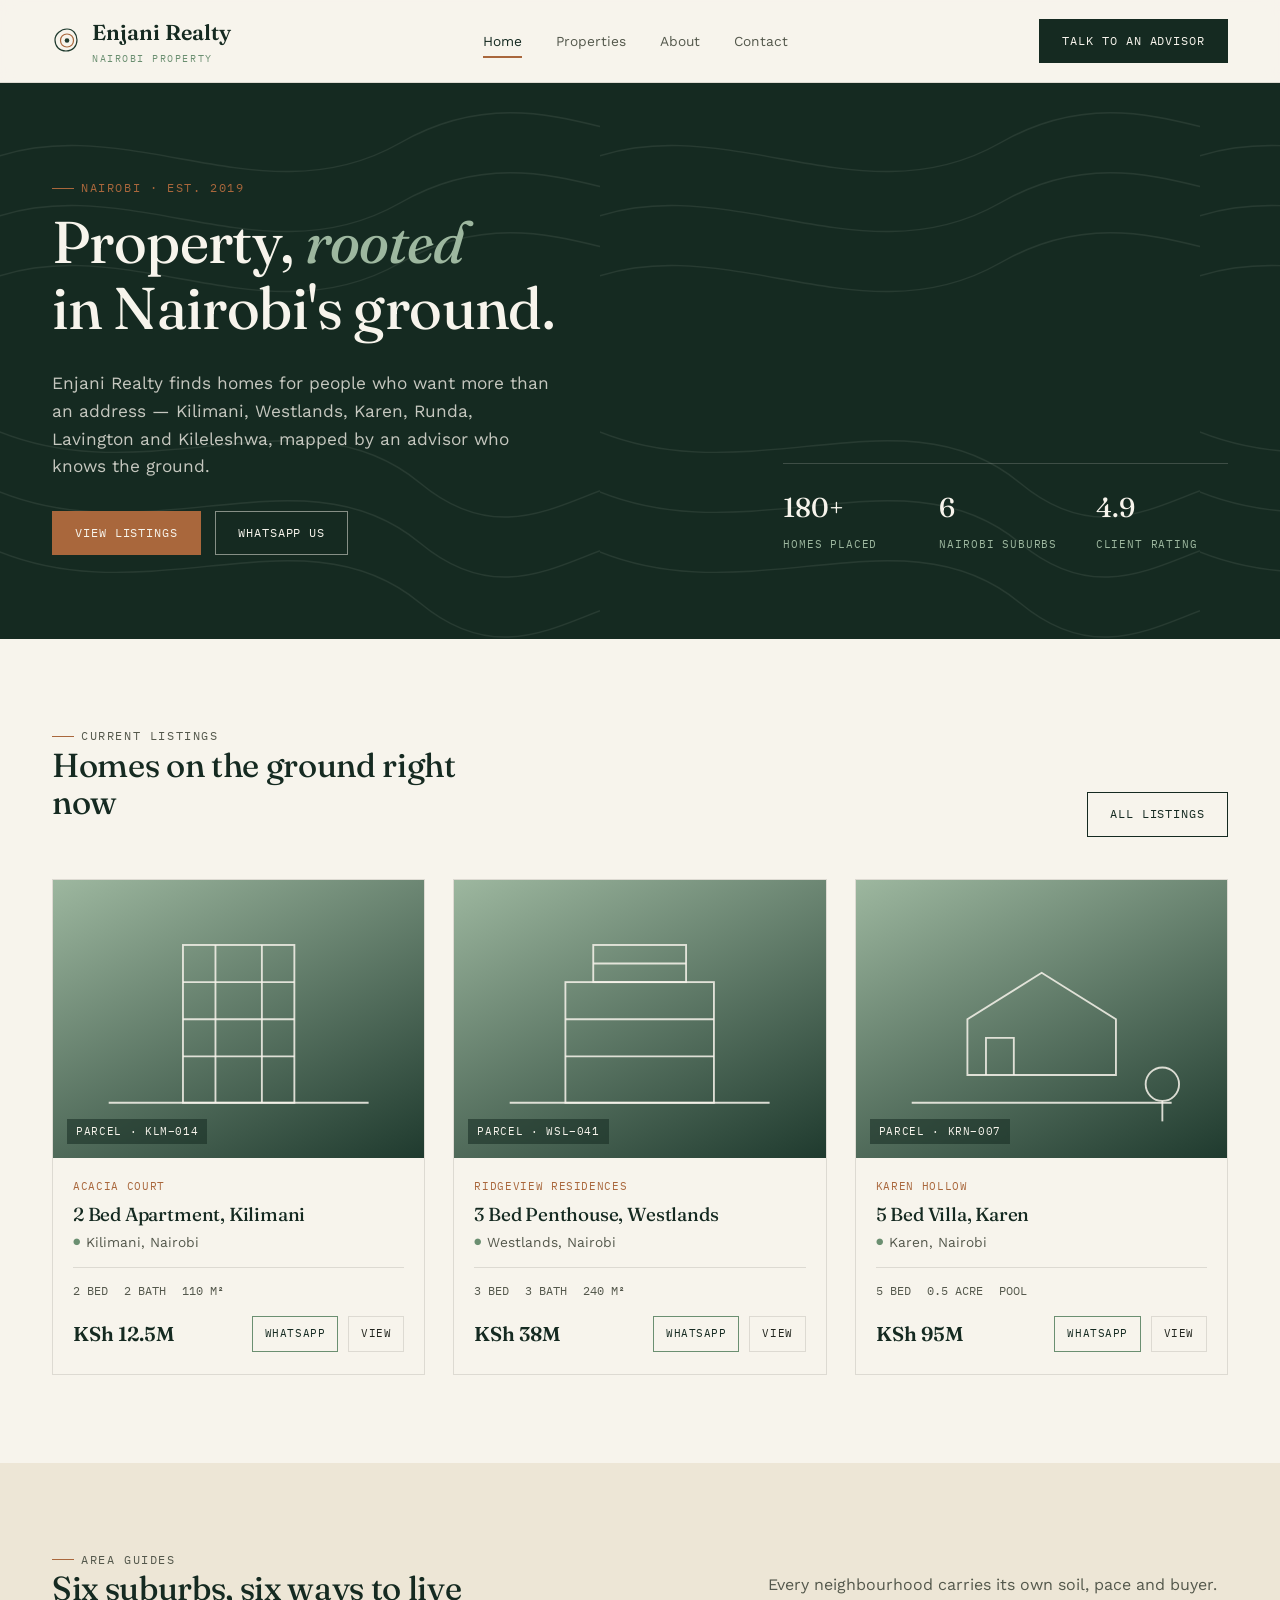
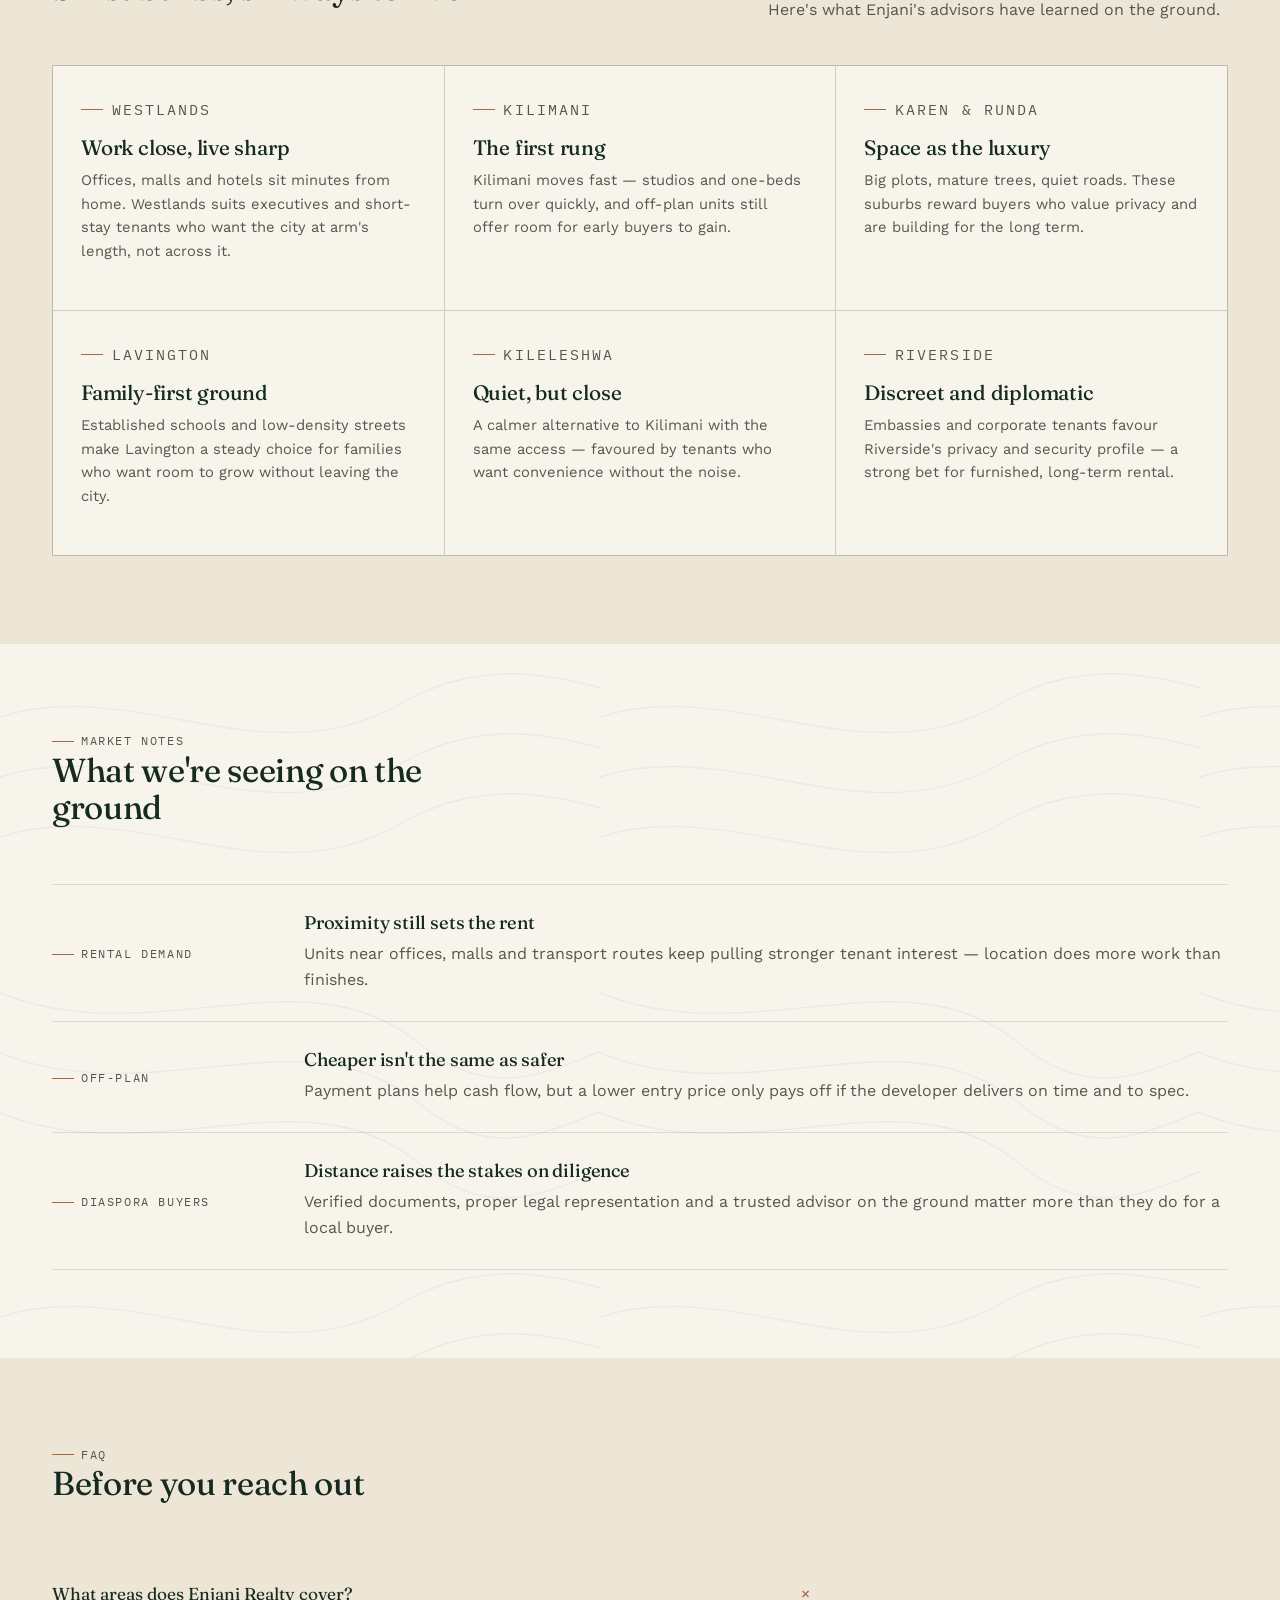
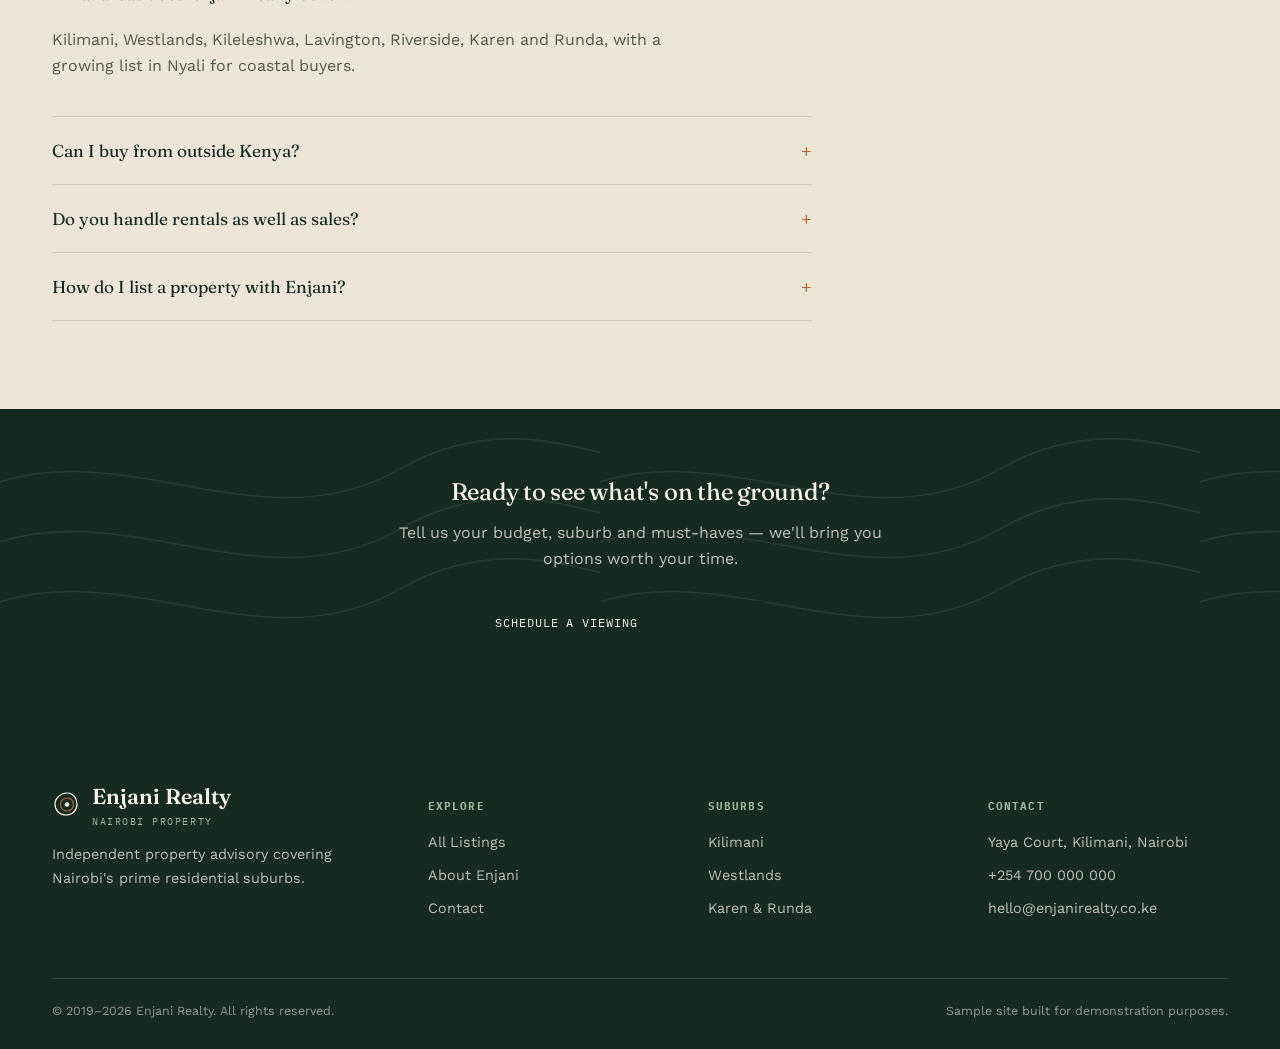
==== index.html @ c478c500 "Add files via upload" ====
<!DOCTYPE html>
<html lang="en">
<head>
<meta charset="UTF-8">
<meta name="viewport" content="width=device-width, initial-scale=1">
<title>Enjani Realty — Nairobi Property, Rooted in Place</title>
<meta name="description" content="Enjani Realty finds and lists premium homes across Nairobi — Kilimani, Westlands, Karen, Runda, Lavington and Kileleshwa — for buyers, tenants and investors.">
<link rel="stylesheet" href="css/style.css">
</head>
<body>

<header class="site-header">
  <div class="wrap">
    <a href="index.html" class="logo">
      <svg class="mark" viewBox="0 0 30 30" fill="none" aria-hidden="true">
        <path d="M15 3c6 0 10 5 10 11s-4 11-11 11S3 20 3 14 9 3 15 3z" stroke="#1F3A2E" stroke-width="1.2"/>
        <path d="M15 8c4 0 6.5 3 6.5 6.5S19 21 15 21s-6.5-3-6.5-6.5S11 8 15 8z" stroke="#A9673C" stroke-width="1.2"/>
        <circle cx="15" cy="14.5" r="2.3" fill="#1F3A2E"/>
      </svg>
      <span>Enjani Realty<span class="sub">Nairobi Property</span></span>
    </a>
    <nav class="primary">
      <a href="index.html" class="active">Home</a>
      <a href="properties.html">Properties</a>
      <a href="about.html">About</a>
      <a href="contact.html">Contact</a>
    </nav>
    <div class="header-cta">
      <a class="btn solid" href="https://wa.me/254700000000?text=Hello%20Enjani%20Realty%2C%20I%27d%20like%20to%20speak%20to%20an%20advisor" target="_blank" rel="noopener">Talk to an Advisor</a>
    </div>
    <button class="menu-toggle" aria-label="Toggle menu"><span></span><span></span><span></span></button>
  </div>
</header>

<section class="hero contour-field contour-dark">
  <div class="wrap hero-grid">
    <div>
      <p class="eyebrow">Nairobi · Est. 2019</p>
      <h1>Property, <em>rooted</em><br>in Nairobi's ground.</h1>
      <p class="lede">Enjani Realty finds homes for people who want more than an address — Kilimani, Westlands, Karen, Runda, Lavington and Kileleshwa, mapped by an advisor who knows the ground.</p>
      <div class="hero-actions">
        <a class="btn solid" href="properties.html">View Listings</a>
        <a class="btn" href="https://wa.me/254700000000?text=Hello%20Enjani%20Realty%2C%20I%27d%20like%20property%20options%20in%20Nairobi" target="_blank" rel="noopener">WhatsApp Us</a>
      </div>
    </div>
    <div class="hero-stats">
      <div><b>180+</b><span>Homes placed</span></div>
      <div><b>6</b><span>Nairobi suburbs</span></div>
      <div><b>4.9</b><span>Client rating</span></div>
    </div>
  </div>
</section>

<section>
  <div class="wrap">
    <div class="section-head reveal">
      <div>
        <p class="eyebrow">Current Listings</p>
        <h2>Homes on the ground right now</h2>
      </div>
      <a class="btn" href="properties.html">All Listings</a>
    </div>

    <div class="grid">

      <article class="card reveal">
        <div class="plot-art">
          <svg viewBox="0 0 400 300" fill="none" stroke="#F7F4EC" stroke-opacity="0.85" stroke-width="2">
            <rect x="140" y="70" width="120" height="170"/>
            <line x1="140" y1="110" x2="260" y2="110"/>
            <line x1="140" y1="150" x2="260" y2="150"/>
            <line x1="140" y1="190" x2="260" y2="190"/>
            <line x1="175" y1="70" x2="175" y2="240"/>
            <line x1="225" y1="70" x2="225" y2="240"/>
            <line x1="60" y1="240" x2="340" y2="240"/>
          </svg>
          <span class="tag">PARCEL · KLM–014</span>
        </div>
        <div class="body">
          <span class="parcel">ACACIA COURT</span>
          <h3>2 Bed Apartment, Kilimani</h3>
          <p class="loc">Kilimani, Nairobi</p>
          <div class="meta"><span>2 BED</span><span>2 BATH</span><span>110 M²</span></div>
          <div class="row">
            <span class="price">KSh 12.5M</span>
            <div class="links">
              <a class="wa" href="https://wa.me/254700000000?text=Hello%20Enjani%20Realty%2C%20I%27m%20interested%20in%20Acacia%20Court%2C%20Kilimani" target="_blank" rel="noopener">WhatsApp</a>
              <a class="view" href="property-detail.html">View</a>
            </div>
          </div>
        </div>
      </article>

      <article class="card reveal">
        <div class="plot-art">
          <svg viewBox="0 0 400 300" fill="none" stroke="#F7F4EC" stroke-opacity="0.85" stroke-width="2">
            <rect x="120" y="110" width="160" height="130"/>
            <rect x="150" y="70" width="100" height="40"/>
            <line x1="150" y1="90" x2="250" y2="90"/>
            <line x1="120" y1="150" x2="280" y2="150"/>
            <line x1="120" y1="190" x2="280" y2="190"/>
            <line x1="60" y1="240" x2="340" y2="240"/>
          </svg>
          <span class="tag">PARCEL · WSL–041</span>
        </div>
        <div class="body">
          <span class="parcel">RIDGEVIEW RESIDENCES</span>
          <h3>3 Bed Penthouse, Westlands</h3>
          <p class="loc">Westlands, Nairobi</p>
          <div class="meta"><span>3 BED</span><span>3 BATH</span><span>240 M²</span></div>
          <div class="row">
            <span class="price">KSh 38M</span>
            <div class="links">
              <a class="wa" href="https://wa.me/254700000000?text=Hello%20Enjani%20Realty%2C%20I%27m%20interested%20in%20Ridgeview%20Residences%2C%20Westlands" target="_blank" rel="noopener">WhatsApp</a>
              <a class="view" href="property-detail.html">View</a>
            </div>
          </div>
        </div>
      </article>

      <article class="card reveal">
        <div class="plot-art">
          <svg viewBox="0 0 400 300" fill="none" stroke="#F7F4EC" stroke-opacity="0.85" stroke-width="2">
            <path d="M120 210 L120 150 L200 100 L280 150 L280 210 Z"/>
            <path d="M140 210 L140 170 L170 170 L170 210"/>
            <circle cx="330" cy="220" r="18"/>
            <line x1="330" y1="238" x2="330" y2="260"/>
            <line x1="60" y1="240" x2="340" y2="240"/>
          </svg>
          <span class="tag">PARCEL · KRN–007</span>
        </div>
        <div class="body">
          <span class="parcel">KAREN HOLLOW</span>
          <h3>5 Bed Villa, Karen</h3>
          <p class="loc">Karen, Nairobi</p>
          <div class="meta"><span>5 BED</span><span>0.5 ACRE</span><span>POOL</span></div>
          <div class="row">
            <span class="price">KSh 95M</span>
            <div class="links">
              <a class="wa" href="https://wa.me/254700000000?text=Hello%20Enjani%20Realty%2C%20I%27m%20interested%20in%20Karen%20Hollow" target="_blank" rel="noopener">WhatsApp</a>
              <a class="view" href="property-detail.html">View</a>
            </div>
          </div>
        </div>
      </article>

    </div>
  </div>
</section>

<section class="alt">
  <div class="wrap">
    <div class="section-head reveal">
      <div>
        <p class="eyebrow">Area Guides</p>
        <h2>Six suburbs, six ways to live</h2>
      </div>
      <p>Every neighbourhood carries its own soil, pace and buyer. Here's what Enjani's advisors have learned on the ground.</p>
    </div>
    <div class="guide-grid reveal">
      <div class="guide">
        <p class="eyebrow">Westlands</p>
        <h3>Work close, live sharp</h3>
        <p>Offices, malls and hotels sit minutes from home. Westlands suits executives and short-stay tenants who want the city at arm's length, not across it.</p>
      </div>
      <div class="guide">
        <p class="eyebrow">Kilimani</p>
        <h3>The first rung</h3>
        <p>Kilimani moves fast — studios and one-beds turn over quickly, and off-plan units still offer room for early buyers to gain.</p>
      </div>
      <div class="guide">
        <p class="eyebrow">Karen &amp; Runda</p>
        <h3>Space as the luxury</h3>
        <p>Big plots, mature trees, quiet roads. These suburbs reward buyers who value privacy and are building for the long term.</p>
      </div>
      <div class="guide">
        <p class="eyebrow">Lavington</p>
        <h3>Family-first ground</h3>
        <p>Established schools and low-density streets make Lavington a steady choice for families who want room to grow without leaving the city.</p>
      </div>
      <div class="guide">
        <p class="eyebrow">Kileleshwa</p>
        <h3>Quiet, but close</h3>
        <p>A calmer alternative to Kilimani with the same access — favoured by tenants who want convenience without the noise.</p>
      </div>
      <div class="guide">
        <p class="eyebrow">Riverside</p>
        <h3>Discreet and diplomatic</h3>
        <p>Embassies and corporate tenants favour Riverside's privacy and security profile — a strong bet for furnished, long-term rental.</p>
      </div>
    </div>
  </div>
</section>

<section class="contour-field">
  <div class="wrap">
    <div class="section-head reveal">
      <div>
        <p class="eyebrow">Market Notes</p>
        <h2>What we're seeing on the ground</h2>
      </div>
    </div>
    <div class="insight-list reveal">
      <div class="insight">
        <p class="eyebrow">Rental Demand</p>
        <div><h4>Proximity still sets the rent</h4><p>Units near offices, malls and transport routes keep pulling stronger tenant interest — location does more work than finishes.</p></div>
      </div>
      <div class="insight">
        <p class="eyebrow">Off-Plan</p>
        <div><h4>Cheaper isn't the same as safer</h4><p>Payment plans help cash flow, but a lower entry price only pays off if the developer delivers on time and to spec.</p></div>
      </div>
      <div class="insight">
        <p class="eyebrow">Diaspora Buyers</p>
        <div><h4>Distance raises the stakes on diligence</h4><p>Verified documents, proper legal representation and a trusted advisor on the ground matter more than they do for a local buyer.</p></div>
      </div>
    </div>
  </div>
</section>

<section class="alt">
  <div class="wrap">
    <div class="section-head reveal">
      <div>
        <p class="eyebrow">FAQ</p>
        <h2>Before you reach out</h2>
      </div>
    </div>
    <div class="faq-list reveal" style="max-width:760px;">
      <div class="faq-item open">
        <button class="faq-q">What areas does Enjani Realty cover?<span class="plus">+</span></button>
        <div class="faq-a"><p>Kilimani, Westlands, Kileleshwa, Lavington, Riverside, Karen and Runda, with a growing list in Nyali for coastal buyers.</p></div>
      </div>
      <div class="faq-item">
        <button class="faq-q">Can I buy from outside Kenya?<span class="plus">+</span></button>
        <div class="faq-a"><p>Yes. We run virtual viewings, coordinate with your legal representative and keep a clear payment and document trail throughout.</p></div>
      </div>
      <div class="faq-item">
        <button class="faq-q">Do you handle rentals as well as sales?<span class="plus">+</span></button>
        <div class="faq-a"><p>Both — long-term rentals, furnished short-stay units, and sales across apartments, townhouses and villas.</p></div>
      </div>
      <div class="faq-item">
        <button class="faq-q">How do I list a property with Enjani?<span class="plus">+</span></button>
        <div class="faq-a"><p>Message us on WhatsApp or use the contact form — an advisor will scope your property and walk you through pricing and timeline.</p></div>
      </div>
    </div>
  </div>
</section>

<section class="cta-banner contour-field contour-dark">
  <div class="wrap">
    <h2>Ready to see what's on the ground?</h2>
    <p>Tell us your budget, suburb and must-haves — we'll bring you options worth your time.</p>
    <div class="actions">
      <a class="btn solid" href="contact.html">Schedule a Viewing</a>
      <a class="btn" href="https://wa.me/254700000000" target="_blank" rel="noopener">WhatsApp Us</a>
    </div>
  </div>
</section>

<footer>
  <div class="wrap">
    <div class="footer-grid">
      <div>
        <a href="index.html" class="logo">
          <svg class="mark" viewBox="0 0 30 30" fill="none" aria-hidden="true">
            <path d="M15 3c6 0 10 5 10 11s-4 11-11 11S3 20 3 14 9 3 15 3z" stroke="#F7F4EC" stroke-width="1.2"/>
            <path d="M15 8c4 0 6.5 3 6.5 6.5S19 21 15 21s-6.5-3-6.5-6.5S11 8 15 8z" stroke="#A9673C" stroke-width="1.2"/>
            <circle cx="15" cy="14.5" r="2.3" fill="#F7F4EC"/>
          </svg>
          <span>Enjani Realty<span class="sub">Nairobi Property</span></span>
        </a>
        <p class="about-line">Independent property advisory covering Nairobi's prime residential suburbs.</p>
      </div>
      <div>
        <h5>Explore</h5>
        <ul>
          <li><a href="properties.html">All Listings</a></li>
          <li><a href="about.html">About Enjani</a></li>
          <li><a href="contact.html">Contact</a></li>
        </ul>
      </div>
      <div>
        <h5>Suburbs</h5>
        <ul>
          <li><a href="properties.html?area=kilimani">Kilimani</a></li>
          <li><a href="properties.html?area=westlands">Westlands</a></li>
          <li><a href="properties.html?area=karen">Karen &amp; Runda</a></li>
        </ul>
      </div>
      <div>
        <h5>Contact</h5>
        <ul>
          <li>Yaya Court, Kilimani, Nairobi</li>
          <li>+254 700 000 000</li>
          <li>hello@enjanirealty.co.ke</li>
        </ul>
      </div>
    </div>
    <div class="footer-bottom">
      <span>© 2019–2026 Enjani Realty. All rights reserved.</span>
      <span>Sample site built for demonstration purposes.</span>
    </div>
  </div>
</footer>

<script src="js/script.js"></script>
</body>
</html>
---- css/style.css ----
/* ===========================================================
   ENJANI REALTY — design tokens
   Palette: forest / moss / sand / clay / bronze / ink
   Type: Fraunces (display) · Work Sans (body) · IBM Plex Mono (data)
   Signature: topographic contour-line motif (land-survey references)
   =========================================================== */

@import url('https://fonts.googleapis.com/css2?family=Fraunces:ital,opsz,wght@0,9..144,300;0,9..144,450;0,9..144,600;1,9..144,450&family=Work+Sans:wght@300;400;500;600&family=IBM+Plex+Mono:wght@400;500&display=swap');

:root{
  --forest:#1F3A2E;
  --forest-deep:#152A21;
  --moss:#6B8F71;
  --moss-light:#9DB79F;
  --sand:#EDE6D6;
  --cream:#F7F4EC;
  --clay:#A9673C;
  --bronze:#8C6D3F;
  --ink:#23261F;
  --ink-soft:#54584C;
  --line:rgba(35,38,31,0.12);
  --radius:2px;
  --max:1240px;
}

*{box-sizing:border-box;}
html{scroll-behavior:smooth;}
html, body{overflow-x:hidden; max-width:100%;}
body{
  margin:0;
  background:var(--cream);
  color:var(--ink);
  font-family:'Work Sans', sans-serif;
  font-weight:400;
  line-height:1.6;
  -webkit-font-smoothing:antialiased;
}
img{max-width:100%; display:block;}
a{color:inherit; text-decoration:none;}
ul{margin:0; padding:0; list-style:none;}
h1,h2,h3,h4{
  font-family:'Fraunces', serif;
  font-weight:450;
  line-height:1.12;
  margin:0 0 .5em;
  color:var(--forest-deep);
  letter-spacing:-0.01em;
}
p{margin:0 0 1em;}
.eyebrow{
  font-family:'IBM Plex Mono', monospace;
  font-size:.72rem;
  letter-spacing:.14em;
  text-transform:uppercase;
  color:var(--clay);
  display:flex;
  align-items:center;
  gap:.6em;
}
.eyebrow::before{
  content:"";
  width:22px; height:1px;
  background:var(--clay);
  display:inline-block;
}
.wrap{max-width:var(--max); margin:0 auto; padding:0 32px;}
@media (max-width:640px){ .wrap{padding:0 20px;} }

:focus-visible{outline:2px solid var(--clay); outline-offset:3px;}
@media (prefers-reduced-motion: reduce){
  *{animation-duration:0.001ms !important; transition-duration:0.001ms !important;}
}

/* ---------- contour-line texture (signature motif) ---------- */
.contour-field{
  position:relative;
  overflow:hidden;
}
.contour-field::before{
  content:"";
  position:absolute; inset:0;
  background-image:url("data:image/svg+xml,%3Csvg xmlns='http://www.w3.org/2000/svg' width='600' height='600' viewBox='0 0 600 600'%3E%3Cg fill='none' stroke='%231F3A2E' stroke-opacity='0.055' stroke-width='1.4'%3E%3Cpath d='M-20 80 C 120 20, 260 140, 400 60 S 640 90, 700 40'/%3E%3Cpath d='M-20 140 C 120 80, 260 200, 400 120 S 640 150, 700 100'/%3E%3Cpath d='M-20 200 C 120 140, 260 260, 400 180 S 640 210, 700 160'/%3E%3Cpath d='M-20 340 C 140 420, 300 300, 420 400 S 620 340, 700 420'/%3E%3Cpath d='M-20 400 C 140 480, 300 360, 420 460 S 620 400, 700 480'/%3E%3Cpath d='M-20 460 C 140 540, 300 420, 420 520 S 620 460, 700 540'/%3E%3C/g%3E%3C/svg%3E");
  background-size:600px 600px;
  pointer-events:none;
}
.contour-field > *{position:relative; z-index:1;}
.contour-dark::before{
  background-image:url("data:image/svg+xml,%3Csvg xmlns='http://www.w3.org/2000/svg' width='600' height='600' viewBox='0 0 600 600'%3E%3Cg fill='none' stroke='%23F7F4EC' stroke-opacity='0.08' stroke-width='1.4'%3E%3Cpath d='M-20 80 C 120 20, 260 140, 400 60 S 640 90, 700 40'/%3E%3Cpath d='M-20 140 C 120 80, 260 200, 400 120 S 640 150, 700 100'/%3E%3Cpath d='M-20 200 C 120 140, 260 260, 400 180 S 640 210, 700 160'/%3E%3Cpath d='M-20 340 C 140 420, 300 300, 420 400 S 620 340, 700 420'/%3E%3Cpath d='M-20 400 C 140 480, 300 360, 420 460 S 620 400, 700 480'/%3E%3Cpath d='M-20 460 C 140 540, 300 420, 420 520 S 620 460, 700 540'/%3E%3C/g%3E%3C/svg%3E");
}

/* property card "photo" placeholder — contour + parcel silhouette, used
   in place of stock photography across the demo site */
.plot-art{
  aspect-ratio:4/3;
  background:linear-gradient(155deg, var(--moss-light) 0%, var(--forest) 100%);
  position:relative;
  overflow:hidden;
}
.plot-art svg{position:absolute; inset:0; width:100%; height:100%;}
.plot-art .tag{
  position:absolute; left:14px; bottom:14px;
  font-family:'IBM Plex Mono', monospace;
  font-size:.68rem; letter-spacing:.06em;
  color:var(--cream);
  background:rgba(21,42,33,.55);
  padding:4px 9px;
  backdrop-filter:blur(2px);
}

/* ---------- header ---------- */
.site-header{
  position:sticky; top:0; z-index:50;
  background:rgba(247,244,236,0.92);
  backdrop-filter:blur(8px);
  border-bottom:1px solid var(--line);
}
.site-header .wrap{
  display:flex; align-items:center; justify-content:space-between;
  height:82px;
}
.logo{
  font-family:'Fraunces', serif;
  font-size:1.35rem;
  font-weight:600;
  display:flex; align-items:center; gap:10px;
  color:var(--forest-deep);
}
.logo .mark{
  width:30px; height:30px;
  flex:none;
}
.logo .sub{
  font-family:'IBM Plex Mono', monospace;
  font-size:.6rem; letter-spacing:.16em;
  color:var(--moss);
  text-transform:uppercase;
  display:block;
  font-weight:400;
}
nav.primary{display:flex; align-items:center; gap:34px;}
nav.primary a{
  font-size:.86rem;
  color:var(--ink-soft);
  position:relative;
  padding:4px 0;
}
nav.primary a:hover, nav.primary a.active{color:var(--forest-deep);}
nav.primary a.active::after{
  content:""; position:absolute; left:0; right:0; bottom:-2px; height:2px; background:var(--clay);
}
.btn{
  display:inline-flex; align-items:center; gap:8px;
  padding:12px 22px;
  font-family:'IBM Plex Mono', monospace;
  font-size:.72rem; letter-spacing:.08em; text-transform:uppercase;
  border:1px solid var(--forest-deep);
  color:var(--forest-deep);
  transition:background .18s ease, color .18s ease;
}
.btn:hover{background:var(--forest-deep); color:var(--cream);}
.btn.solid{background:var(--forest-deep); color:var(--cream);}
.btn.solid:hover{background:var(--forest);}
.btn.clay{border-color:var(--clay); color:var(--clay);}
.btn.clay:hover{background:var(--clay); color:var(--cream);}
.menu-toggle{display:none;}

@media (max-width:900px){
  nav.primary{
    position:fixed; top:82px; left:0; right:0; bottom:0; height:calc(100vh - 82px);
    z-index:100;
    background:var(--cream);
    opacity:1;
    flex-direction:column; align-items:flex-start;
    padding:28px 24px; gap:22px;
    transform:translateX(100%);
    transition:transform .25s ease;
    border-top:1px solid var(--line);
    box-shadow:0 12px 24px -12px rgba(21,42,33,.25);
  }
  nav.primary.open{transform:translateX(0);}
  nav.primary a{font-size:1.05rem;}
  .menu-toggle{
    display:block; background:none; border:none; cursor:pointer;
    width:30px; height:22px; position:relative;
  }
  .menu-toggle span{
    position:absolute; left:0; right:0; height:2px; background:var(--forest-deep);
    transition:transform .2s ease, opacity .2s ease;
  }
  .menu-toggle span:nth-child(1){top:0;}
  .menu-toggle span:nth-child(2){top:10px;}
  .menu-toggle span:nth-child(3){top:20px;}
  .header-cta{display:none;}
}

/* ---------- hero ---------- */
.hero{
  padding:96px 0 84px;
  background:var(--forest-deep);
  color:var(--cream);
  position:relative;
}
.hero .wrap{position:relative; z-index:1;}
.hero-grid{
  display:grid; grid-template-columns:1.2fr .8fr; gap:64px; align-items:end;
}
.hero h1{
  color:var(--cream);
  font-size:clamp(2.4rem, 4.6vw, 4.1rem);
  max-width:14ch;
}
.hero h1 em{font-style:italic; color:var(--moss-light);}
.hero p.lede{
  font-size:1.08rem; color:rgba(247,244,236,.78); max-width:46ch;
}
.hero-stats{
  display:grid; grid-template-columns:repeat(3,1fr); gap:24px;
  border-top:1px solid rgba(247,244,236,.18);
  padding-top:22px; margin-top:14px;
}
.hero-stats div b{
  display:block; font-family:'Fraunces', serif; font-size:1.7rem; font-weight:450;
  color:var(--cream);
}
.hero-stats div span{
  font-family:'IBM Plex Mono', monospace; font-size:.66rem; letter-spacing:.08em;
  text-transform:uppercase; color:var(--moss-light);
}
.hero-actions{display:flex; gap:14px; margin-top:30px; flex-wrap:wrap;}
.hero .btn{border-color:rgba(247,244,236,.5); color:var(--cream);}
.hero .btn:hover{background:var(--cream); color:var(--forest-deep);}
.hero .btn.solid{background:var(--clay); border-color:var(--clay); color:var(--cream);}
.hero .btn.solid:hover{background:#8f532c;}

@media (max-width:900px){
  .hero-grid{grid-template-columns:1fr; gap:32px;}
  .hero-stats{grid-template-columns:repeat(3,1fr); gap:14px;}
}

/* ---------- section shells ---------- */
section{padding:88px 0;}
.section-head{
  display:flex; justify-content:space-between; align-items:flex-end; gap:24px;
  margin-bottom:42px; flex-wrap:wrap;
}
.section-head h2{font-size:clamp(1.7rem, 2.6vw, 2.5rem); max-width:20ch;}
.section-head p{color:var(--ink-soft); max-width:46ch; margin:0;}
.alt{background:var(--sand);}

/* ---------- filter chips ---------- */
.chip-row{display:flex; gap:10px; flex-wrap:wrap; margin-bottom:36px;}
.chip{
  font-family:'IBM Plex Mono', monospace; font-size:.7rem; letter-spacing:.05em;
  text-transform:uppercase;
  padding:9px 16px;
  border:1px solid var(--line);
  background:transparent;
  color:var(--ink-soft);
  cursor:pointer;
  transition:all .16s ease;
}
.chip:hover{border-color:var(--forest);}
.chip.active{background:var(--forest-deep); border-color:var(--forest-deep); color:var(--cream);}

/* ---------- listing grid ---------- */
.grid{display:grid; grid-template-columns:repeat(3, 1fr); gap:28px;}
@media (max-width:980px){ .grid{grid-template-columns:repeat(2,1fr);} }
@media (max-width:640px){ .grid{grid-template-columns:1fr;} }

.card{
  background:var(--cream);
  border:1px solid var(--line);
  display:flex; flex-direction:column;
  transition:transform .2s ease, box-shadow .2s ease;
}
.card:hover{transform:translateY(-4px); box-shadow:0 18px 30px -18px rgba(21,42,33,.35);}
.card .body{padding:20px 20px 22px;}
.card .parcel{
  font-family:'IBM Plex Mono', monospace; font-size:.68rem; color:var(--clay); letter-spacing:.06em;
  margin-bottom:8px; display:block;
}
.card h3{font-size:1.18rem; margin-bottom:6px;}
.card .loc{color:var(--ink-soft); font-size:.86rem; margin-bottom:14px; display:flex; align-items:center; gap:6px;}
.card .loc::before{content:"●"; color:var(--moss); font-size:.6rem;}
.card .meta{
  display:flex; gap:16px; font-family:'IBM Plex Mono', monospace; font-size:.72rem; color:var(--ink-soft);
  border-top:1px solid var(--line); padding-top:14px; margin-bottom:16px;
}
.card .price{font-family:'Fraunces', serif; font-size:1.25rem; color:var(--forest-deep); font-weight:600;}
.card .row{display:flex; justify-content:space-between; align-items:center; gap:12px;}
.card .links{display:flex; gap:10px;}
.card .links a{
  font-family:'IBM Plex Mono', monospace; font-size:.68rem; letter-spacing:.05em; text-transform:uppercase;
  padding:8px 12px; border:1px solid var(--line);
}
.card .links a.wa{border-color:var(--moss); color:var(--forest-deep);}
.card .links a.wa:hover{background:var(--moss); color:var(--cream);}
.card .links a.view:hover{background:var(--forest-deep); color:var(--cream); border-color:var(--forest-deep);}

/* ---------- area guides ---------- */
.guide-grid{display:grid; grid-template-columns:repeat(3,1fr); gap:1px; background:var(--line); border:1px solid var(--line);}
.guide{background:var(--cream); padding:32px 28px;}
.guide .eyebrow{margin-bottom:14px;}
.guide h3{font-size:1.3rem;}
.guide p{color:var(--ink-soft); font-size:.92rem;}
@media (max-width:900px){ .guide-grid{grid-template-columns:1fr 1fr;} }
@media (max-width:640px){ .guide-grid{grid-template-columns:1fr;} }

/* ---------- insight rows ---------- */
.insight-list{border-top:1px solid var(--line);}
.insight{
  display:grid; grid-template-columns:220px 1fr; gap:32px;
  padding:28px 0; border-bottom:1px solid var(--line);
}
.insight .eyebrow{margin-top:4px;}
.insight h4{font-size:1.15rem; margin-bottom:8px;}
.insight p{color:var(--ink-soft); margin:0;}
@media (max-width:700px){ .insight{grid-template-columns:1fr; gap:8px;} }

/* ---------- FAQ ---------- */
.faq-item{border-bottom:1px solid var(--line);}
.faq-q{
  width:100%; text-align:left; background:none; border:none; cursor:pointer;
  padding:22px 0; display:flex; justify-content:space-between; align-items:center; gap:20px;
  font-family:'Fraunces', serif; font-size:1.08rem; color:var(--forest-deep);
}
.faq-q .plus{font-family:'IBM Plex Mono', monospace; font-size:1.1rem; color:var(--clay); flex:none;}
.faq-a{max-height:0; overflow:hidden; transition:max-height .25s ease;}
.faq-a p{color:var(--ink-soft); padding-bottom:22px; max-width:64ch;}
.faq-item.open .faq-a{max-height:240px;}
.faq-item.open .plus{transform:rotate(45deg);}

/* ---------- agent / about ---------- */
.agent-block{display:grid; grid-template-columns:.8fr 1.2fr; gap:56px; align-items:center;}
.agent-photo{aspect-ratio:3/4; position:relative;}
.agent-stats{display:grid; grid-template-columns:repeat(2,1fr); gap:22px; margin-top:28px;}
.agent-stats div{border-top:1px solid var(--line); padding-top:12px;}
.agent-stats b{display:block; font-family:'Fraunces', serif; font-size:1.7rem; color:var(--forest-deep);}
.agent-stats span{font-family:'IBM Plex Mono', monospace; font-size:.66rem; letter-spacing:.06em; text-transform:uppercase; color:var(--ink-soft);}
@media (max-width:860px){ .agent-block{grid-template-columns:1fr;} }

/* ---------- CTA banner ---------- */
.cta-banner{
  background:var(--forest-deep); color:var(--cream);
  padding:70px 0; text-align:center;
}
.cta-banner h2{color:var(--cream); max-width:26ch; margin:0 auto 14px;}
.cta-banner p{color:rgba(247,244,236,.75); max-width:50ch; margin:0 auto 30px;}
.cta-banner .actions{display:flex; gap:14px; justify-content:center; flex-wrap:wrap;}

/* ---------- footer ---------- */
footer{background:var(--forest-deep); color:rgba(247,244,236,.75); padding:64px 0 28px;}
.footer-grid{display:grid; grid-template-columns:1.4fr 1fr 1fr 1fr; gap:40px; margin-bottom:48px;}
footer h5{
  font-family:'IBM Plex Mono', monospace; font-size:.68rem; letter-spacing:.1em; text-transform:uppercase;
  color:var(--moss-light); margin-bottom:16px;
}
footer .logo{color:var(--cream);}
footer .logo .sub{color:var(--moss-light);}
footer p.about-line{max-width:34ch; font-size:.9rem; margin-top:14px;}
footer ul li{margin-bottom:10px; font-size:.9rem;}
footer ul li a:hover{color:var(--cream);}
.footer-bottom{
  border-top:1px solid rgba(247,244,236,.15); padding-top:22px;
  display:flex; justify-content:space-between; font-size:.78rem; color:rgba(247,244,236,.55);
  flex-wrap:wrap; gap:10px;
}
@media (max-width:800px){ .footer-grid{grid-template-columns:1fr 1fr; gap:32px;} }

/* ---------- page hero (interior pages) ---------- */
.page-hero{
  padding:56px 0 44px; background:var(--sand); border-bottom:1px solid var(--line);
}
.page-hero .eyebrow{margin-bottom:14px;}
.page-hero h1{font-size:clamp(2rem,3.4vw,2.9rem); max-width:18ch;}
.breadcrumb{font-family:'IBM Plex Mono', monospace; font-size:.7rem; color:var(--ink-soft); margin-bottom:18px;}
.breadcrumb a:hover{color:var(--forest-deep);}

/* ---------- property detail ---------- */
.detail-grid{display:grid; grid-template-columns:1.5fr 1fr; gap:56px;}
.gallery-main{margin-bottom:12px;}
.gallery-thumbs{display:grid; grid-template-columns:repeat(4,1fr); gap:10px;}
.gallery-thumbs .plot-art{aspect-ratio:1/1;}
.spec-table{width:100%; border-collapse:collapse; margin:24px 0;}
.spec-table td{padding:12px 0; border-bottom:1px solid var(--line); font-size:.92rem;}
.spec-table td:first-child{color:var(--ink-soft); font-family:'IBM Plex Mono', monospace; font-size:.72rem; text-transform:uppercase; letter-spacing:.05em; width:44%;}
.side-panel{
  border:1px solid var(--line); padding:28px; align-self:start; position:sticky; top:104px;
  background:var(--cream);
}
.side-panel .price{font-family:'Fraunces', serif; font-size:2rem; color:var(--forest-deep); display:block; margin-bottom:4px;}
.side-panel .parcel{display:block; margin-bottom:18px;}
.side-panel .btn{width:100%; justify-content:center; margin-bottom:10px;}
.feature-tags{display:flex; flex-wrap:wrap; gap:8px; margin:18px 0;}
.feature-tags span{
  font-family:'IBM Plex Mono', monospace; font-size:.68rem; padding:6px 11px;
  border:1px solid var(--line); color:var(--ink-soft);
}
@media (max-width:900px){ .detail-grid{grid-template-columns:1fr;} .side-panel{position:static;} }

/* ---------- contact page ---------- */
.contact-grid{display:grid; grid-template-columns:1fr 1fr; gap:56px;}
.form-field{margin-bottom:20px;}
.form-field label{
  display:block; font-family:'IBM Plex Mono', monospace; font-size:.68rem; letter-spacing:.06em;
  text-transform:uppercase; color:var(--ink-soft); margin-bottom:8px;
}
.form-field input, .form-field select, .form-field textarea{
  width:100%; padding:13px 14px; border:1px solid var(--line); background:var(--cream);
  font-family:'Work Sans', sans-serif; font-size:.94rem; color:var(--ink);
}
.form-field input:focus, .form-field select:focus, .form-field textarea:focus{
  outline:none; border-color:var(--forest);
}
.form-row{display:grid; grid-template-columns:1fr 1fr; gap:16px;}
.office-card{border:1px solid var(--line); padding:24px; margin-bottom:16px;}
.office-card h4{font-size:1.05rem; margin-bottom:6px;}
.office-card p{color:var(--ink-soft); font-size:.9rem; margin-bottom:0;}
@media (max-width:800px){ .contact-grid{grid-template-columns:1fr;} .form-row{grid-template-columns:1fr;} }

.reveal{opacity:0; transform:translateY(14px); transition:opacity .5s ease, transform .5s ease;}
.reveal.in{opacity:1; transform:none;}
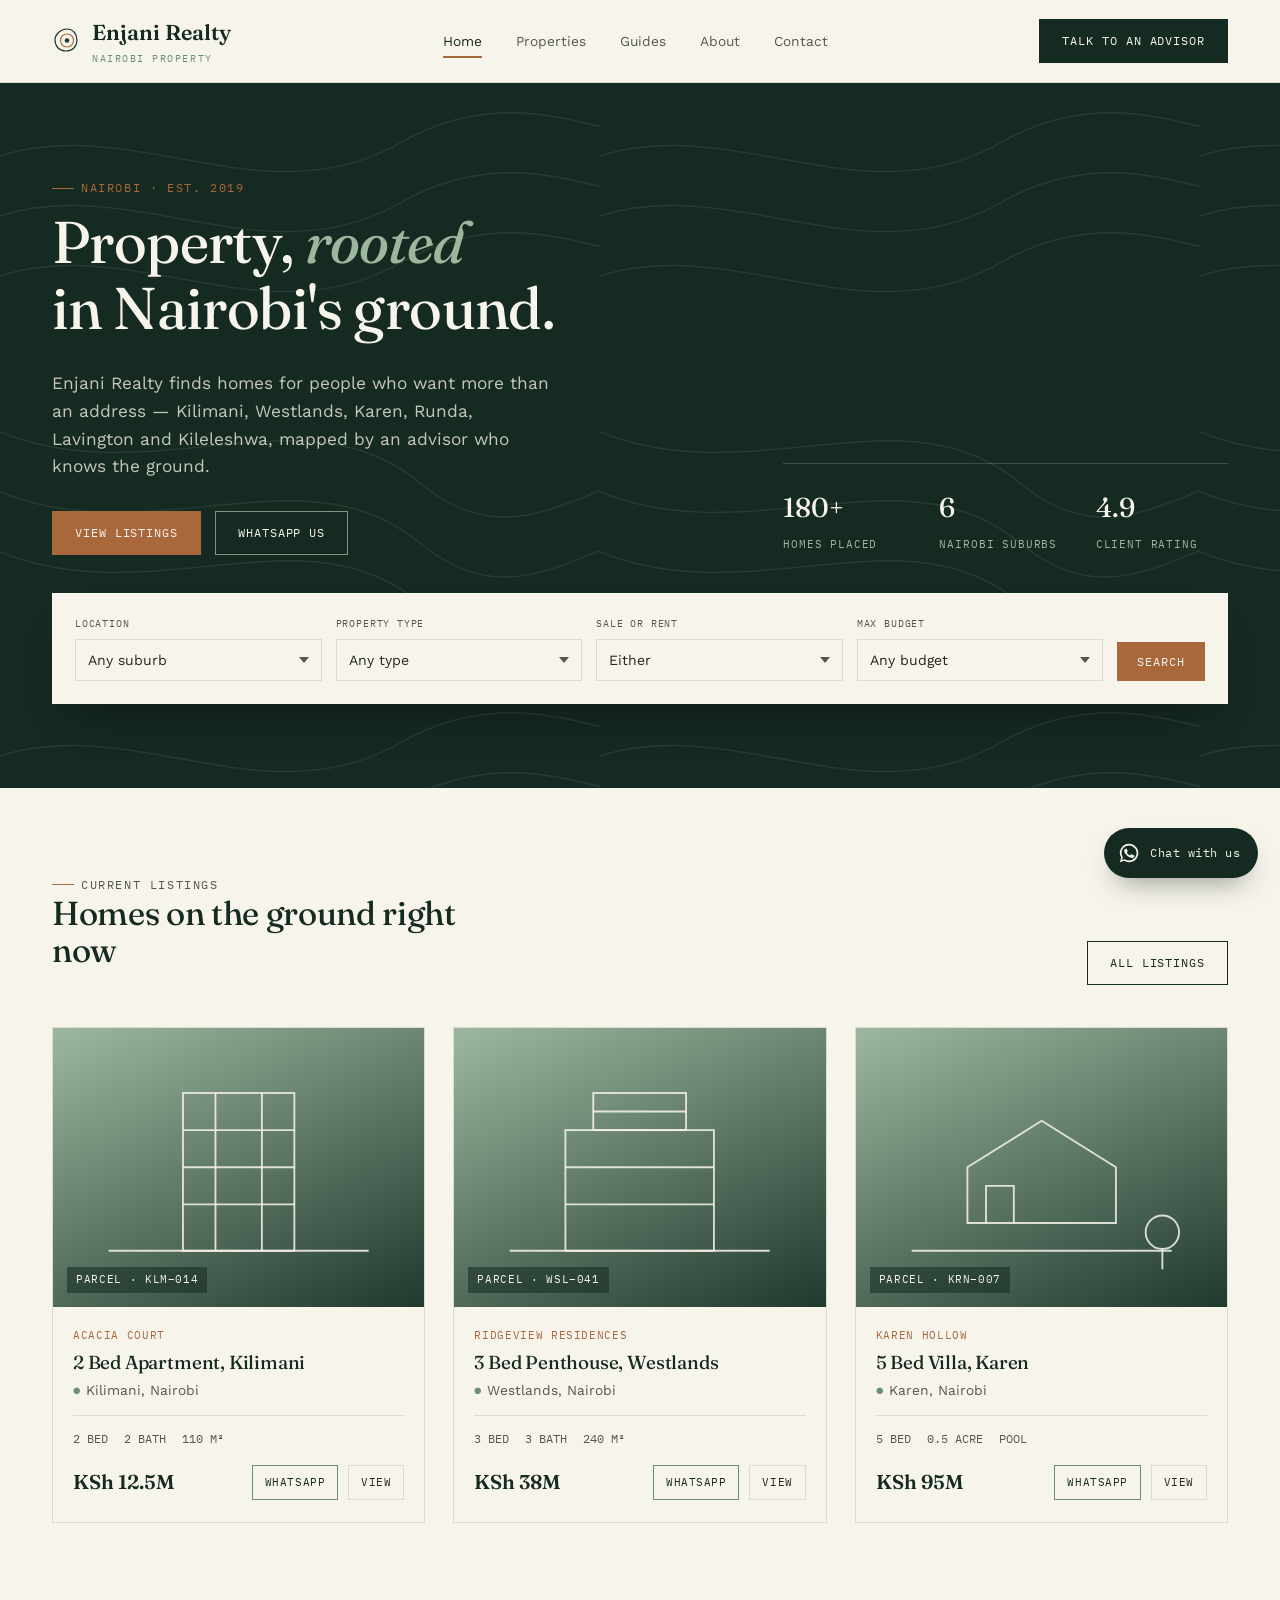
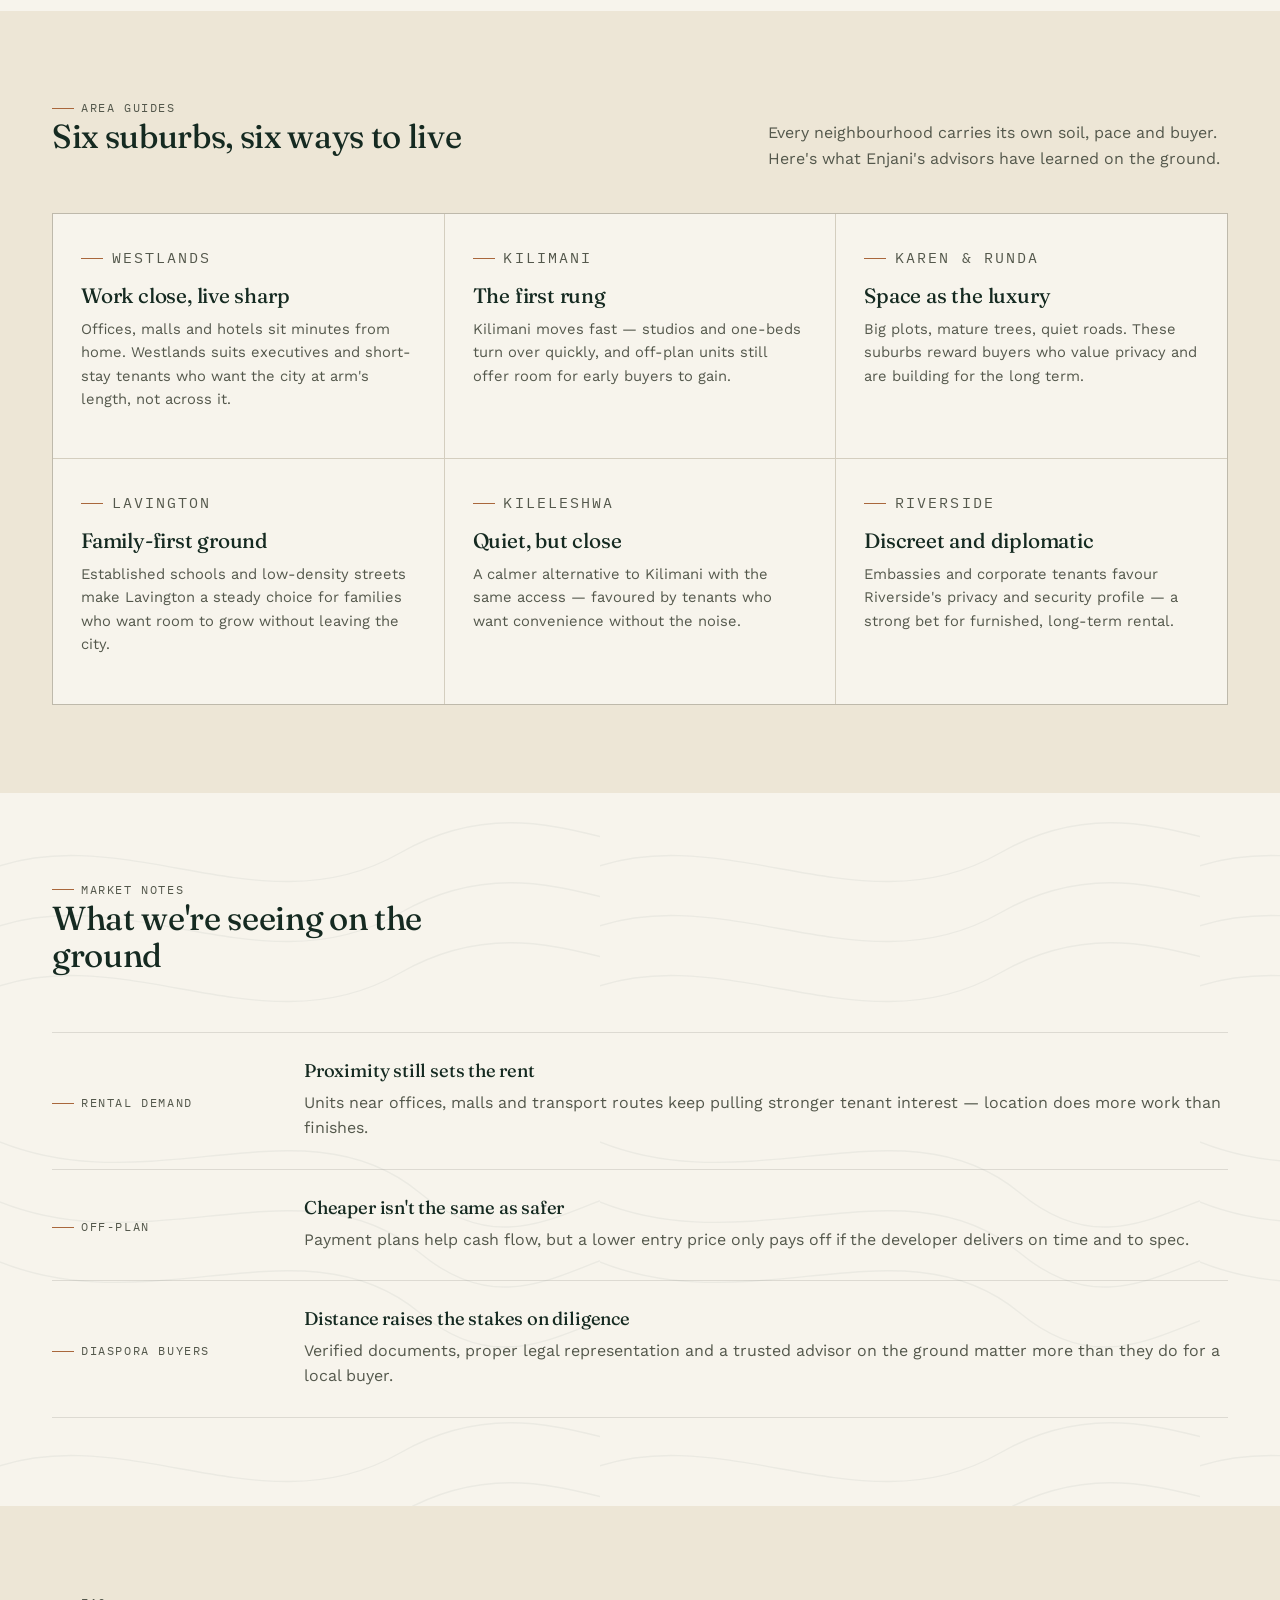
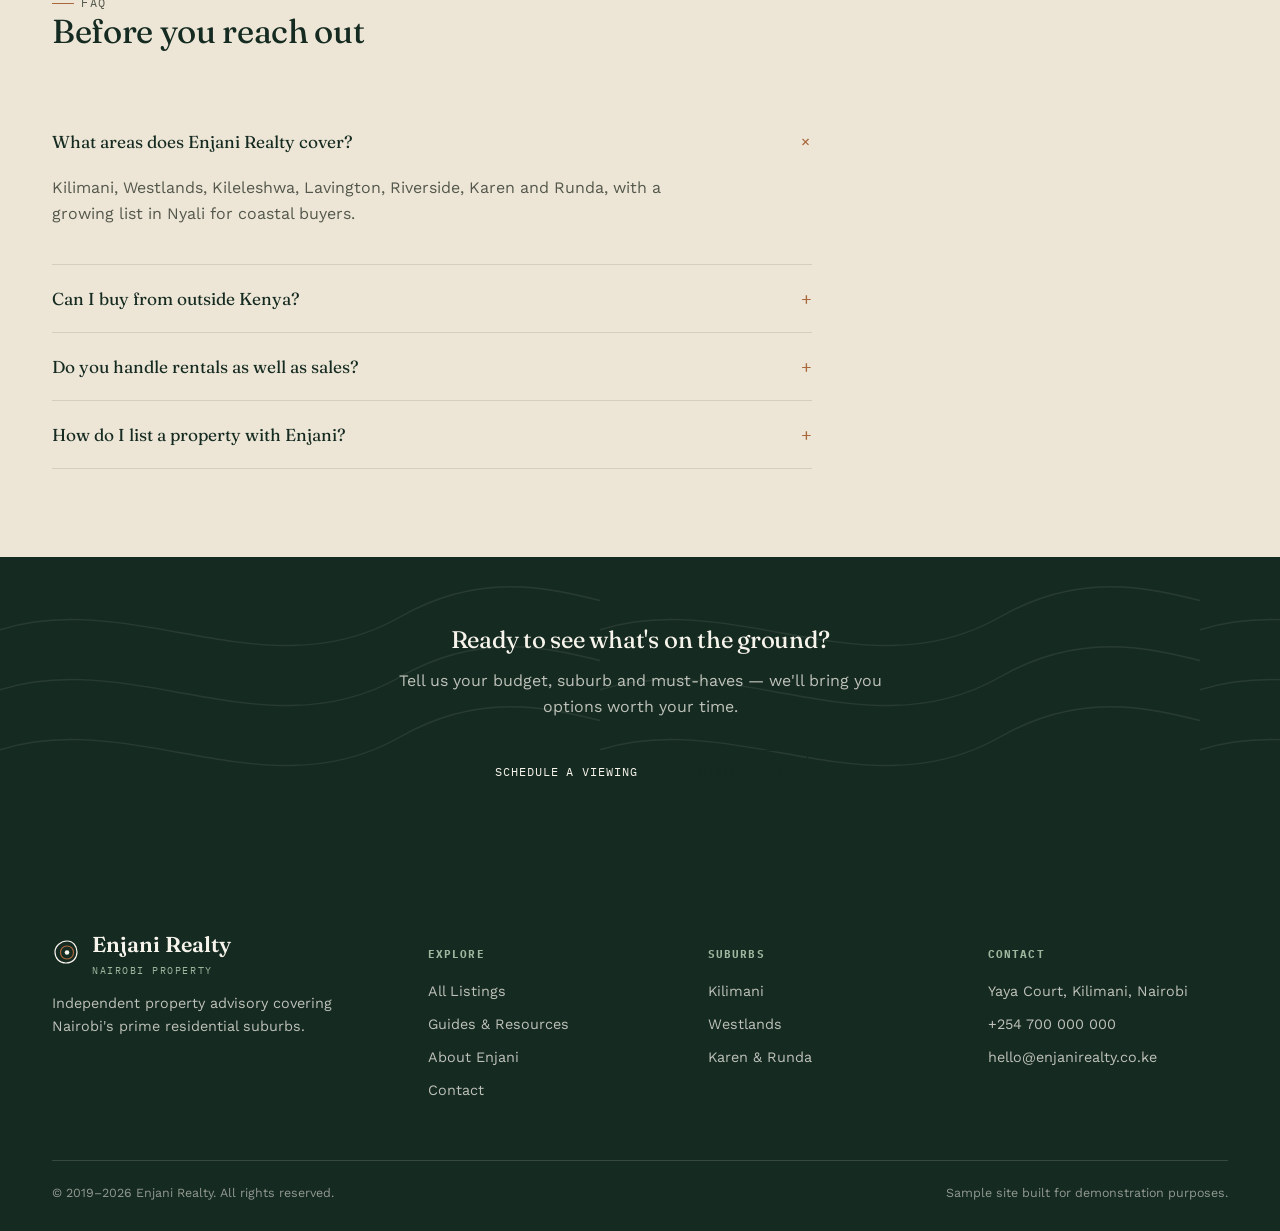
==== commit 67755336: "Add files via upload" ====
--- a/index.html
+++ b/index.html
@@ -5,6 +5,9 @@
 <meta name="viewport" content="width=device-width, initial-scale=1">
 <title>Enjani Realty — Nairobi Property, Rooted in Place</title>
 <meta name="description" content="Enjani Realty finds and lists premium homes across Nairobi — Kilimani, Westlands, Karen, Runda, Lavington and Kileleshwa — for buyers, tenants and investors.">
+<link rel="preconnect" href="https://fonts.googleapis.com">
+<link rel="preconnect" href="https://fonts.gstatic.com" crossorigin>
+<link rel="stylesheet" href="https://fonts.googleapis.com/css2?family=Fraunces:ital,opsz,wght@0,9..144,300;0,9..144,450;0,9..144,600;1,9..144,450&family=Work+Sans:wght@300;400;500;600&family=IBM+Plex+Mono:wght@400;500&display=swap">
 <link rel="stylesheet" href="css/style.css">
 </head>
 <body>
@@ -22,6 +25,7 @@
     <nav class="primary">
       <a href="index.html" class="active">Home</a>
       <a href="properties.html">Properties</a>
+      <a href="blog.html">Guides</a>
       <a href="about.html">About</a>
       <a href="contact.html">Contact</a>
     </nav>
@@ -47,6 +51,53 @@
       <div><b>180+</b><span>Homes placed</span></div>
       <div><b>6</b><span>Nairobi suburbs</span></div>
       <div><b>4.9</b><span>Client rating</span></div>
+    </div>
+  </div>
+  <div class="wrap">
+    <div class="hero-search">
+      <form id="hero-search-form">
+        <div class="field">
+          <label for="s-location">Location</label>
+          <select id="s-location" name="location">
+            <option value="any">Any suburb</option>
+            <option value="kilimani">Kilimani</option>
+            <option value="westlands">Westlands</option>
+            <option value="karen">Karen &amp; Runda</option>
+            <option value="lavington">Lavington</option>
+            <option value="kileleshwa">Kileleshwa</option>
+          </select>
+        </div>
+        <div class="field">
+          <label for="s-type">Property Type</label>
+          <select id="s-type" name="type">
+            <option value="any">Any type</option>
+            <option value="apartment">Apartment</option>
+            <option value="penthouse">Penthouse</option>
+            <option value="villa">Villa</option>
+            <option value="townhouse">Townhouse</option>
+            <option value="studio">Studio</option>
+          </select>
+        </div>
+        <div class="field">
+          <label for="s-use">Sale or Rent</label>
+          <select id="s-use" name="use">
+            <option value="any">Either</option>
+            <option value="sale">For Sale</option>
+            <option value="rent">For Rent</option>
+          </select>
+        </div>
+        <div class="field">
+          <label for="s-budget">Max Budget</label>
+          <select id="s-budget" name="budget">
+            <option value="any">Any budget</option>
+            <option value="10m">Up to KSh 10M</option>
+            <option value="30m">Up to KSh 30M</option>
+            <option value="60m">Up to KSh 60M</option>
+            <option value="100m">Up to KSh 100M+</option>
+          </select>
+        </div>
+        <button type="submit">Search</button>
+      </form>
     </div>
   </div>
 </section>
@@ -275,6 +326,7 @@
         <h5>Explore</h5>
         <ul>
           <li><a href="properties.html">All Listings</a></li>
+          <li><a href="blog.html">Guides &amp; Resources</a></li>
           <li><a href="about.html">About Enjani</a></li>
           <li><a href="contact.html">Contact</a></li>
         </ul>
@@ -303,6 +355,10 @@
   </div>
 </footer>
 
+<a class="chat-bubble" href="https://wa.me/254700000000?text=Hello%20Enjani%20Realty%2C%20I%20have%20a%20question" target="_blank" rel="noopener" aria-label="Chat with us on WhatsApp">
+  <svg viewBox="0 0 24 24" fill="currentColor" aria-hidden="true"><path d="M12 2a10 10 0 0 0-8.5 15.2L2 22l4.9-1.5A10 10 0 1 0 12 2zm0 18.2a8.2 8.2 0 0 1-4.2-1.2l-.3-.2-3 .9.9-2.9-.2-.3A8.2 8.2 0 1 1 12 20.2zm4.5-6.1c-.2-.1-1.5-.7-1.7-.8-.2-.1-.4-.1-.6.1-.2.2-.6.8-.8 1-.1.2-.3.2-.5.1-.2-.1-1-.4-1.9-1.2-.7-.6-1.2-1.4-1.3-1.6-.1-.2 0-.4.1-.5.1-.1.2-.3.4-.4.1-.2.2-.3.2-.5.1-.2 0-.3 0-.5s-.6-1.6-.9-2.1c-.2-.5-.5-.4-.6-.4h-.5c-.2 0-.5.1-.7.3-.2.2-.9.9-.9 2.2s1 2.6 1.1 2.7c.1.2 2 3 4.7 4.2.7.3 1.2.5 1.6.6.7.2 1.3.2 1.8.1.5-.1 1.5-.6 1.8-1.2.2-.6.2-1.1.2-1.2-.1-.2-.3-.2-.5-.3z"/></svg>
+  <span class="txt">Chat with us</span>
+</a>
 <script src="js/script.js"></script>
 </body>
 </html>
--- a/css/style.css
+++ b/css/style.css
@@ -5,7 +5,10 @@
    Signature: topographic contour-line motif (land-survey references)
    =========================================================== */
 
-@import url('https://fonts.googleapis.com/css2?family=Fraunces:ital,opsz,wght@0,9..144,300;0,9..144,450;0,9..144,600;1,9..144,450&family=Work+Sans:wght@300;400;500;600&family=IBM+Plex+Mono:wght@400;500&display=swap');
+/* Fonts are loaded via preconnected <link> tags in each page's <head>, not @import —
+   @import blocks the CSS parser and forces a serial fetch waterfall; a direct <link>
+   lets the browser fetch fonts in parallel with this stylesheet. Meaningfully faster
+   on mobile / slower connections. */
 
 :root{
   --forest:#1F3A2E;
@@ -420,3 +423,90 @@
 
 .reveal{opacity:0; transform:translateY(14px); transition:opacity .5s ease, transform .5s ease;}
 .reveal.in{opacity:1; transform:none;}
+
+/* ---------- hero search widget ---------- */
+.hero-search{
+  background:var(--cream);
+  border:1px solid rgba(247,244,236,.14);
+  padding:22px;
+  margin-top:38px;
+  box-shadow:0 24px 48px -24px rgba(0,0,0,.45);
+}
+.hero-search form{
+  display:grid;
+  grid-template-columns:repeat(4, 1fr) auto;
+  gap:14px;
+  align-items:end;
+}
+.hero-search .field{display:flex; flex-direction:column; gap:6px;}
+.hero-search label{
+  font-family:'IBM Plex Mono', monospace; font-size:.64rem; letter-spacing:.08em;
+  text-transform:uppercase; color:var(--ink-soft);
+}
+.hero-search select{
+  padding:12px 12px; border:1px solid var(--line); background:var(--cream);
+  font-family:'Work Sans', sans-serif; font-size:.88rem; color:var(--ink);
+  appearance:none;
+  background-image:url("data:image/svg+xml,%3Csvg xmlns='http://www.w3.org/2000/svg' width='10' height='6'%3E%3Cpath d='M0 0l5 6 5-6z' fill='%2354584C'/%3E%3C/svg%3E");
+  background-repeat:no-repeat;
+  background-position:right 12px center;
+}
+.hero-search select:focus{outline:none; border-color:var(--forest);}
+.hero-search button{
+  padding:12px 20px; border:none; cursor:pointer;
+  background:var(--clay); color:var(--cream);
+  font-family:'IBM Plex Mono', monospace; font-size:.72rem; letter-spacing:.08em; text-transform:uppercase;
+  transition:background .18s ease;
+  white-space:nowrap;
+}
+.hero-search button:hover{background:#8f532c;}
+@media (max-width:980px){
+  .hero-search form{grid-template-columns:1fr 1fr;}
+  .hero-search button{grid-column:1 / -1;}
+}
+@media (max-width:640px){
+  .hero-search{padding:16px 16px 76px;}
+  .hero-search form{grid-template-columns:1fr;}
+}
+
+/* ---------- floating chat bubble ---------- */
+.chat-bubble{
+  position:fixed; right:22px; bottom:22px; z-index:80;
+  display:flex; align-items:center; gap:10px;
+  background:var(--forest-deep); color:var(--cream);
+  padding:14px 18px 14px 14px;
+  border-radius:999px;
+  box-shadow:0 14px 28px -12px rgba(21,42,33,.5);
+  font-family:'IBM Plex Mono', monospace; font-size:.72rem; letter-spacing:.04em;
+  transition:transform .18s ease, background .18s ease;
+}
+.chat-bubble:hover{transform:translateY(-2px); background:var(--forest);}
+.chat-bubble svg{width:22px; height:22px; flex:none;}
+.chat-bubble .txt{white-space:nowrap;}
+@media (max-width:640px){
+  .chat-bubble{right:16px; bottom:16px; padding:13px;}
+  .chat-bubble .txt{display:none;}
+}
+
+/* ---------- blog / resources ---------- */
+.blog-card{background:var(--cream); border:1px solid var(--line); display:flex; flex-direction:column;}
+.blog-card .plot-art{aspect-ratio:16/10;}
+.blog-card .body{padding:22px 22px 24px;}
+.blog-card .meta-row{
+  display:flex; gap:14px; font-family:'IBM Plex Mono', monospace; font-size:.68rem;
+  color:var(--ink-soft); text-transform:uppercase; letter-spacing:.05em; margin-bottom:10px;
+}
+.blog-card h3{font-size:1.15rem; margin-bottom:10px;}
+.blog-card p{color:var(--ink-soft); font-size:.92rem; margin-bottom:16px;}
+.blog-card .readmore{
+  font-family:'IBM Plex Mono', monospace; font-size:.7rem; letter-spacing:.06em; text-transform:uppercase;
+  color:var(--clay); display:inline-flex; align-items:center; gap:6px;
+}
+.article-body{max-width:70ch;}
+.article-body p{color:var(--ink-soft); font-size:1.02rem;}
+.article-body h2{margin-top:1.6em; font-size:1.5rem;}
+.article-meta{
+  display:flex; gap:18px; flex-wrap:wrap;
+  font-family:'IBM Plex Mono', monospace; font-size:.7rem; text-transform:uppercase;
+  color:var(--ink-soft); letter-spacing:.05em; margin-bottom:8px;
+}
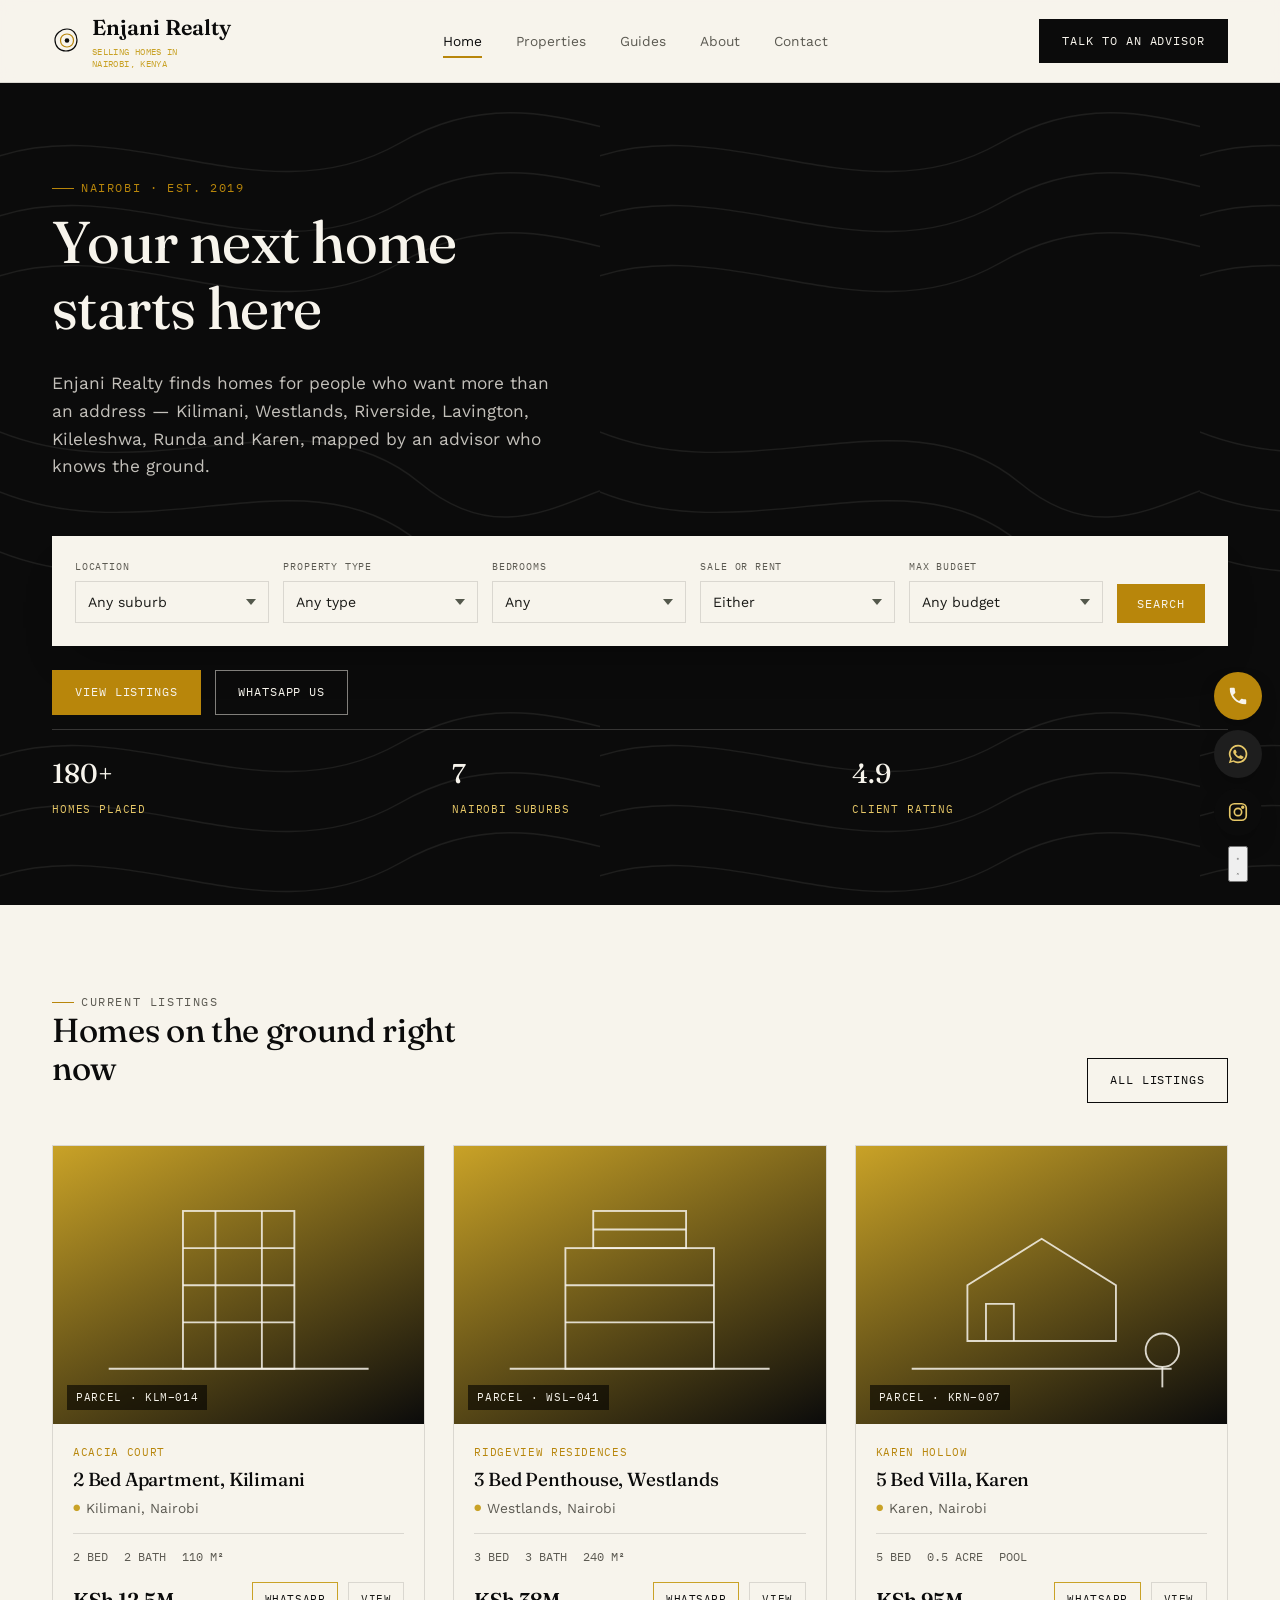
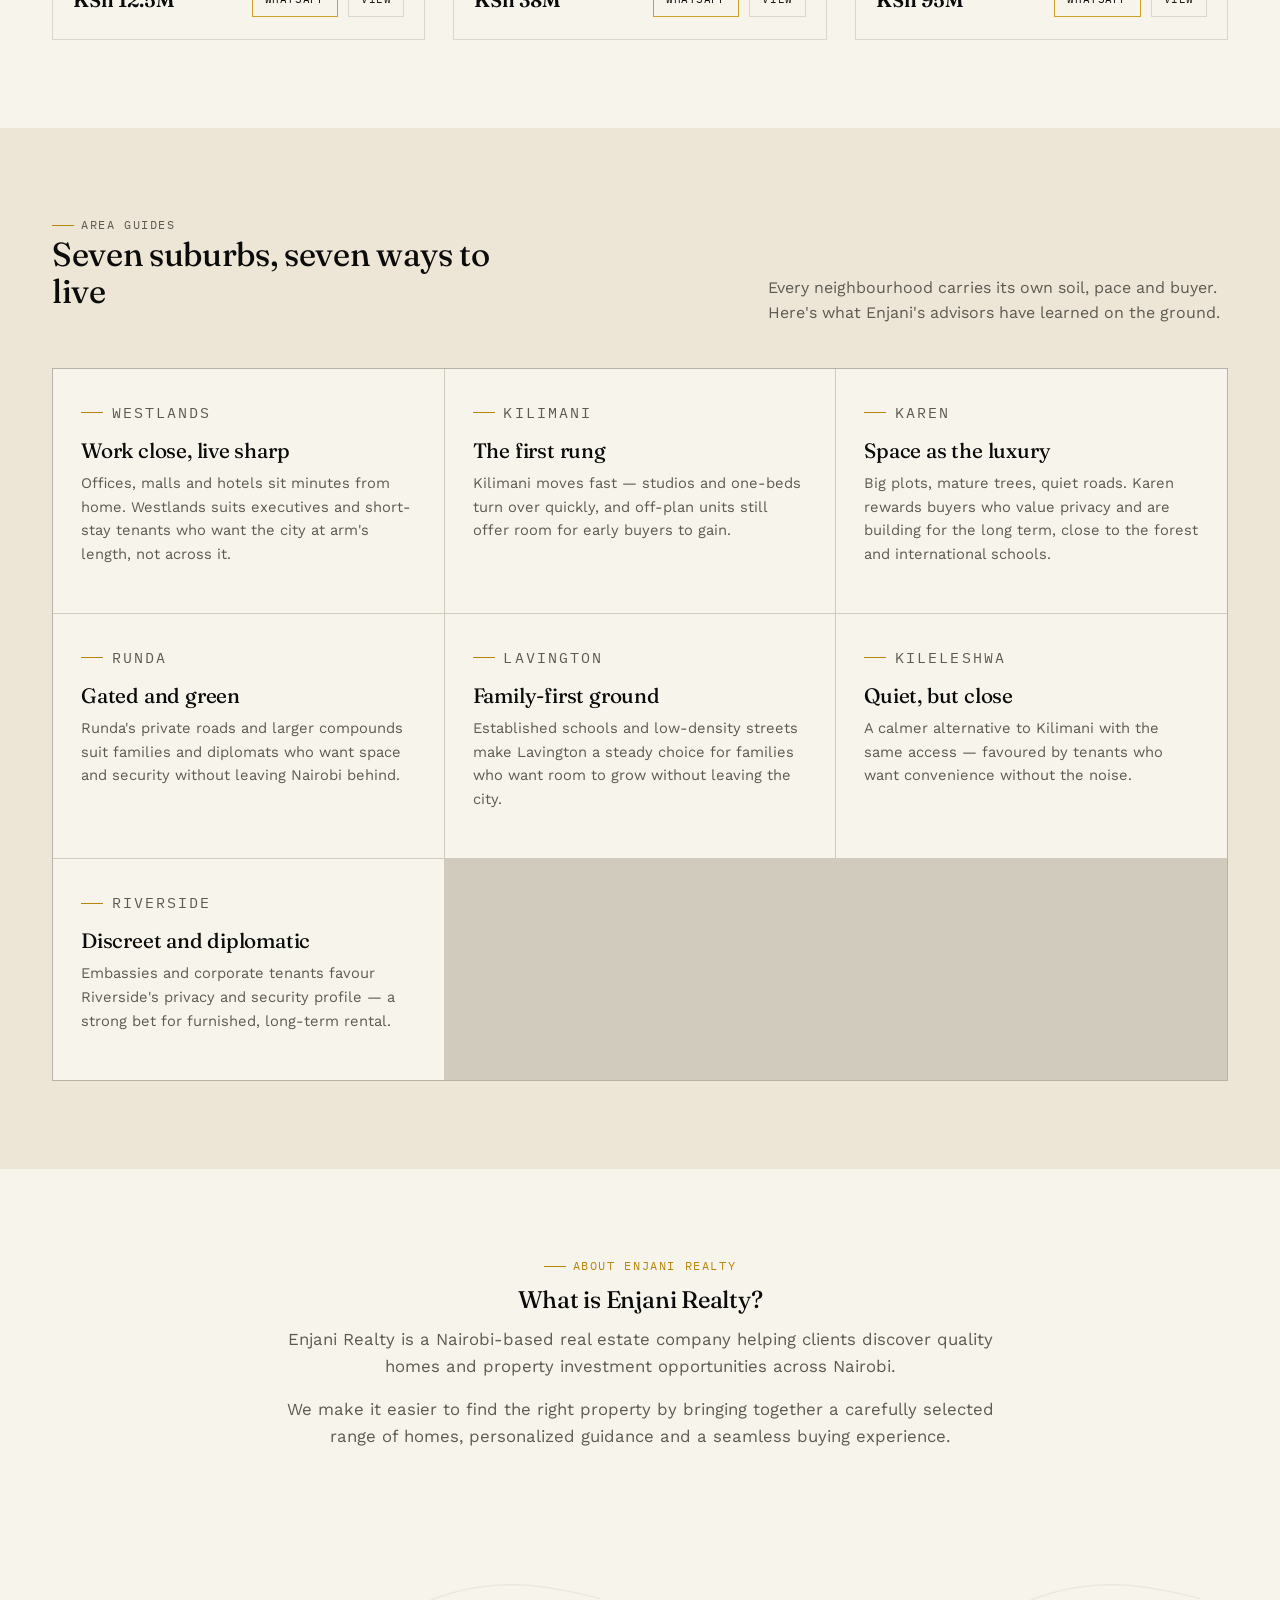
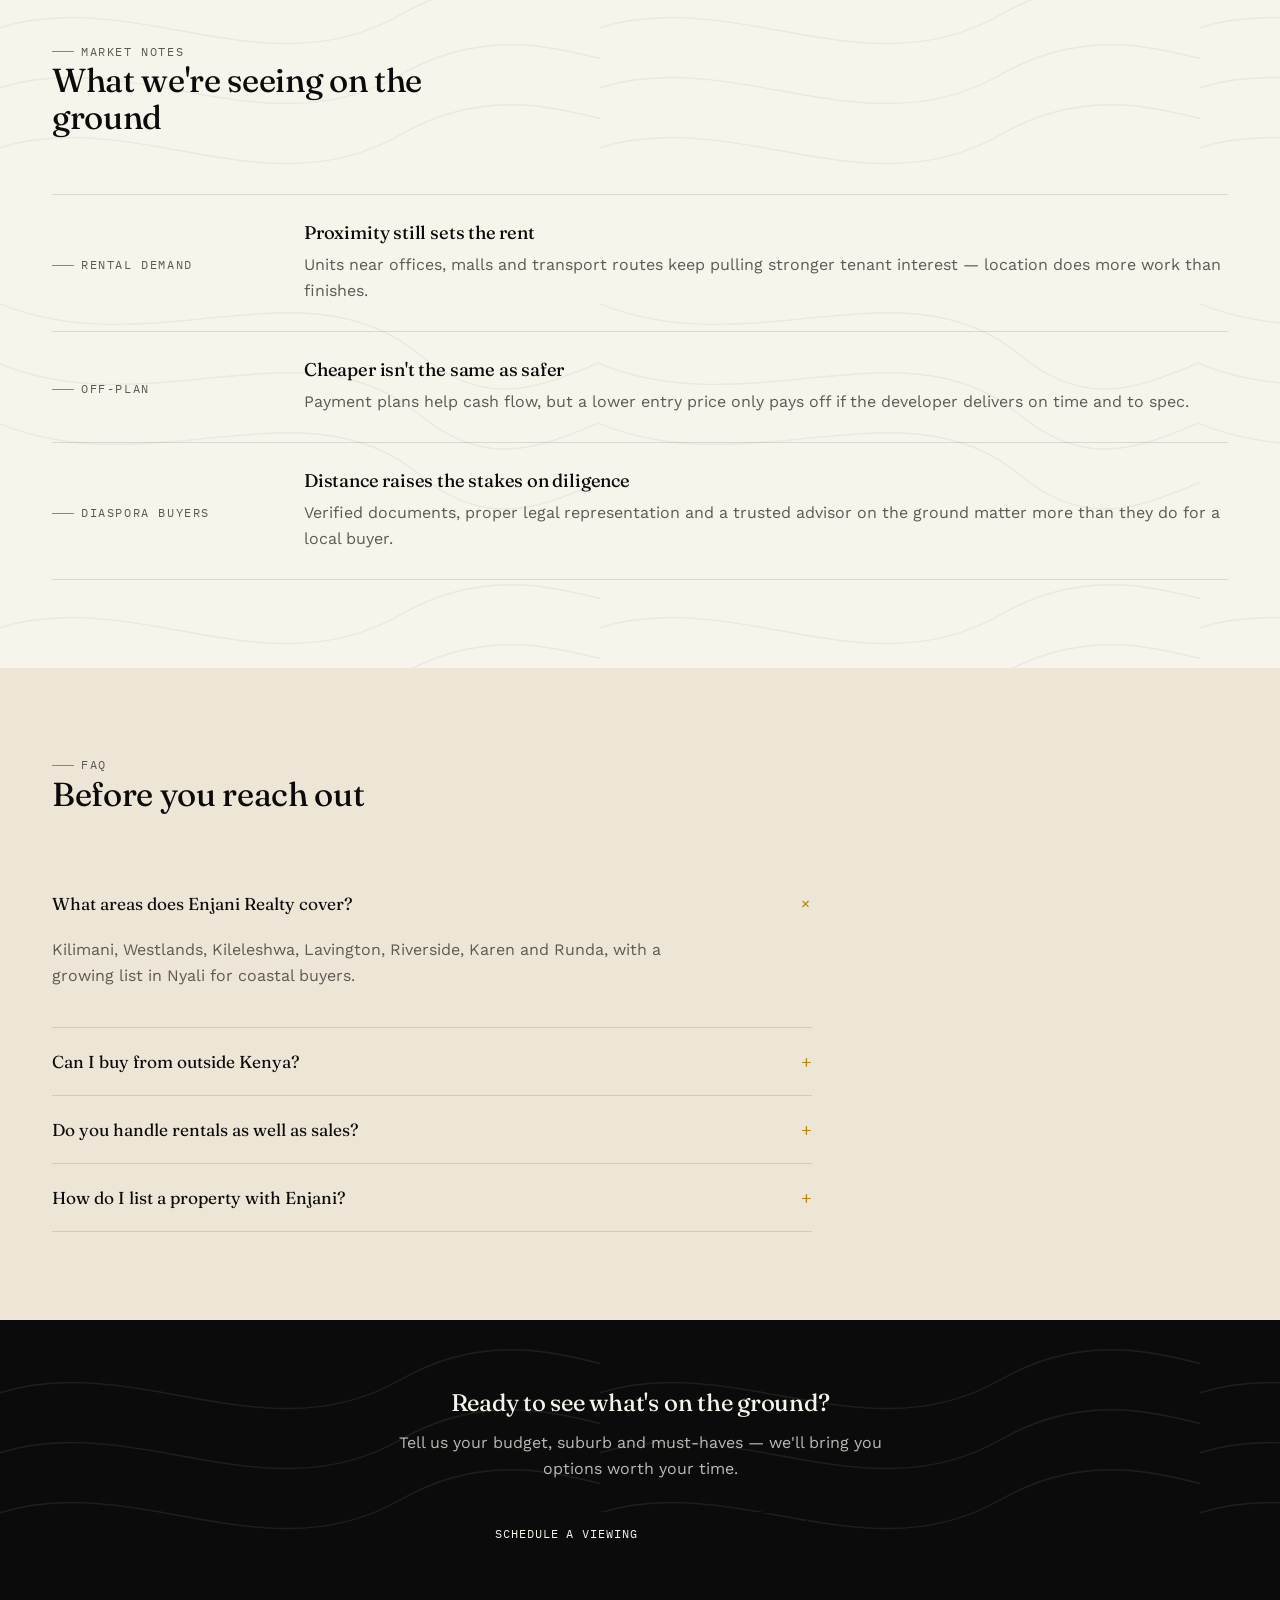
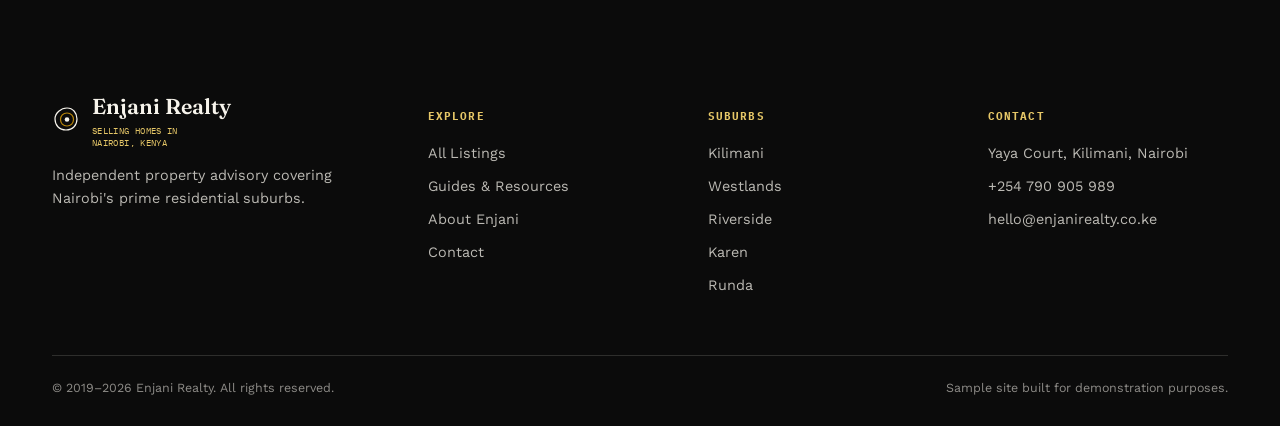
==== commit 1efb3c36: "Add files via upload" ====
--- a/index.html
+++ b/index.html
@@ -16,11 +16,11 @@
   <div class="wrap">
     <a href="index.html" class="logo">
       <svg class="mark" viewBox="0 0 30 30" fill="none" aria-hidden="true">
-        <path d="M15 3c6 0 10 5 10 11s-4 11-11 11S3 20 3 14 9 3 15 3z" stroke="#1F3A2E" stroke-width="1.2"/>
-        <path d="M15 8c4 0 6.5 3 6.5 6.5S19 21 15 21s-6.5-3-6.5-6.5S11 8 15 8z" stroke="#A9673C" stroke-width="1.2"/>
-        <circle cx="15" cy="14.5" r="2.3" fill="#1F3A2E"/>
+        <path d="M15 3c6 0 10 5 10 11s-4 11-11 11S3 20 3 14 9 3 15 3z" stroke="#0B0B0B" stroke-width="1.2"/>
+        <path d="M15 8c4 0 6.5 3 6.5 6.5S19 21 15 21s-6.5-3-6.5-6.5S11 8 15 8z" stroke="#B8860B" stroke-width="1.2"/>
+        <circle cx="15" cy="14.5" r="2.3" fill="#0B0B0B"/>
       </svg>
-      <span>Enjani Realty<span class="sub">Nairobi Property</span></span>
+      <span>Enjani Realty<span class="sub">Selling homes in Nairobi, Kenya</span></span>
     </a>
     <nav class="primary">
       <a href="index.html" class="active">Home</a>
@@ -30,7 +30,7 @@
       <a href="contact.html">Contact</a>
     </nav>
     <div class="header-cta">
-      <a class="btn solid" href="https://wa.me/254700000000?text=Hello%20Enjani%20Realty%2C%20I%27d%20like%20to%20speak%20to%20an%20advisor" target="_blank" rel="noopener">Talk to an Advisor</a>
+      <a class="btn solid" href="https://wa.me/254790905989?text=Hello%20Enjani%20Realty%2C%20I%27d%20like%20to%20speak%20to%20an%20advisor" target="_blank" rel="noopener">Talk to an Advisor</a>
     </div>
     <button class="menu-toggle" aria-label="Toggle menu"><span></span><span></span><span></span></button>
   </div>
@@ -40,17 +40,8 @@
   <div class="wrap hero-grid">
     <div>
       <p class="eyebrow">Nairobi · Est. 2019</p>
-      <h1>Property, <em>rooted</em><br>in Nairobi's ground.</h1>
-      <p class="lede">Enjani Realty finds homes for people who want more than an address — Kilimani, Westlands, Karen, Runda, Lavington and Kileleshwa, mapped by an advisor who knows the ground.</p>
-      <div class="hero-actions">
-        <a class="btn solid" href="properties.html">View Listings</a>
-        <a class="btn" href="https://wa.me/254700000000?text=Hello%20Enjani%20Realty%2C%20I%27d%20like%20property%20options%20in%20Nairobi" target="_blank" rel="noopener">WhatsApp Us</a>
-      </div>
-    </div>
-    <div class="hero-stats">
-      <div><b>180+</b><span>Homes placed</span></div>
-      <div><b>6</b><span>Nairobi suburbs</span></div>
-      <div><b>4.9</b><span>Client rating</span></div>
+      <h1>Your next home starts here</h1>
+      <p class="lede">Enjani Realty finds homes for people who want more than an address — Kilimani, Westlands, Riverside, Lavington, Kileleshwa, Runda and Karen, mapped by an advisor who knows the ground.</p>
     </div>
   </div>
   <div class="wrap">
@@ -62,9 +53,11 @@
             <option value="any">Any suburb</option>
             <option value="kilimani">Kilimani</option>
             <option value="westlands">Westlands</option>
-            <option value="karen">Karen &amp; Runda</option>
+            <option value="riverside">Riverside</option>
             <option value="lavington">Lavington</option>
             <option value="kileleshwa">Kileleshwa</option>
+            <option value="runda">Runda</option>
+            <option value="karen">Karen</option>
           </select>
         </div>
         <div class="field">
@@ -79,6 +72,17 @@
           </select>
         </div>
         <div class="field">
+          <label for="s-bedrooms">Bedrooms</label>
+          <select id="s-bedrooms" name="bedrooms">
+            <option value="any">Any</option>
+            <option value="1">1 Bedroom</option>
+            <option value="2">2 Bedrooms</option>
+            <option value="3">3 Bedrooms</option>
+            <option value="4">4 Bedrooms</option>
+            <option value="5">5 Bedrooms</option>
+          </select>
+        </div>
+        <div class="field">
           <label for="s-use">Sale or Rent</label>
           <select id="s-use" name="use">
             <option value="any">Either</option>
@@ -98,6 +102,15 @@
         </div>
         <button type="submit">Search</button>
       </form>
+    </div>
+    <div class="hero-actions">
+      <a class="btn solid" href="properties.html">View Listings</a>
+      <a class="btn" href="https://wa.me/254790905989?text=Hello%20Enjani%20Realty%2C%20I%27d%20like%20property%20options%20in%20Nairobi" target="_blank" rel="noopener">WhatsApp Us</a>
+    </div>
+    <div class="hero-stats">
+      <div><b>180+</b><span>Homes placed</span></div>
+      <div><b>7</b><span>Nairobi suburbs</span></div>
+      <div><b>4.9</b><span>Client rating</span></div>
     </div>
   </div>
 </section>
@@ -135,7 +148,7 @@
           <div class="row">
             <span class="price">KSh 12.5M</span>
             <div class="links">
-              <a class="wa" href="https://wa.me/254700000000?text=Hello%20Enjani%20Realty%2C%20I%27m%20interested%20in%20Acacia%20Court%2C%20Kilimani" target="_blank" rel="noopener">WhatsApp</a>
+              <a class="wa" href="https://wa.me/254790905989?text=Hello%20Enjani%20Realty%2C%20I%27m%20interested%20in%20Acacia%20Court%2C%20Kilimani" target="_blank" rel="noopener">WhatsApp</a>
               <a class="view" href="property-detail.html">View</a>
             </div>
           </div>
@@ -162,7 +175,7 @@
           <div class="row">
             <span class="price">KSh 38M</span>
             <div class="links">
-              <a class="wa" href="https://wa.me/254700000000?text=Hello%20Enjani%20Realty%2C%20I%27m%20interested%20in%20Ridgeview%20Residences%2C%20Westlands" target="_blank" rel="noopener">WhatsApp</a>
+              <a class="wa" href="https://wa.me/254790905989?text=Hello%20Enjani%20Realty%2C%20I%27m%20interested%20in%20Ridgeview%20Residences%2C%20Westlands" target="_blank" rel="noopener">WhatsApp</a>
               <a class="view" href="property-detail.html">View</a>
             </div>
           </div>
@@ -188,7 +201,7 @@
           <div class="row">
             <span class="price">KSh 95M</span>
             <div class="links">
-              <a class="wa" href="https://wa.me/254700000000?text=Hello%20Enjani%20Realty%2C%20I%27m%20interested%20in%20Karen%20Hollow" target="_blank" rel="noopener">WhatsApp</a>
+              <a class="wa" href="https://wa.me/254790905989?text=Hello%20Enjani%20Realty%2C%20I%27m%20interested%20in%20Karen%20Hollow" target="_blank" rel="noopener">WhatsApp</a>
               <a class="view" href="property-detail.html">View</a>
             </div>
           </div>
@@ -204,7 +217,7 @@
     <div class="section-head reveal">
       <div>
         <p class="eyebrow">Area Guides</p>
-        <h2>Six suburbs, six ways to live</h2>
+        <h2>Seven suburbs, seven ways to live</h2>
       </div>
       <p>Every neighbourhood carries its own soil, pace and buyer. Here's what Enjani's advisors have learned on the ground.</p>
     </div>
@@ -220,9 +233,14 @@
         <p>Kilimani moves fast — studios and one-beds turn over quickly, and off-plan units still offer room for early buyers to gain.</p>
       </div>
       <div class="guide">
-        <p class="eyebrow">Karen &amp; Runda</p>
+        <p class="eyebrow">Karen</p>
         <h3>Space as the luxury</h3>
-        <p>Big plots, mature trees, quiet roads. These suburbs reward buyers who value privacy and are building for the long term.</p>
+        <p>Big plots, mature trees, quiet roads. Karen rewards buyers who value privacy and are building for the long term, close to the forest and international schools.</p>
+      </div>
+      <div class="guide">
+        <p class="eyebrow">Runda</p>
+        <h3>Gated and green</h3>
+        <p>Runda's private roads and larger compounds suit families and diplomats who want space and security without leaving Nairobi behind.</p>
       </div>
       <div class="guide">
         <p class="eyebrow">Lavington</p>
@@ -240,6 +258,15 @@
         <p>Embassies and corporate tenants favour Riverside's privacy and security profile — a strong bet for furnished, long-term rental.</p>
       </div>
     </div>
+  </div>
+</section>
+
+<section>
+  <div class="wrap" style="max-width:820px; text-align:center;">
+    <p class="eyebrow" style="justify-content:center;">About Enjani Realty</p>
+    <h2>What is Enjani Realty?</h2>
+    <p style="font-size:1.05rem; color:var(--ink-soft);">Enjani Realty is a Nairobi-based real estate company helping clients discover quality homes and property investment opportunities across Nairobi.</p>
+    <p style="font-size:1.05rem; color:var(--ink-soft);">We make it easier to find the right property by bringing together a carefully selected range of homes, personalized guidance and a seamless buying experience.</p>
   </div>
 </section>
 
@@ -303,7 +330,7 @@
     <p>Tell us your budget, suburb and must-haves — we'll bring you options worth your time.</p>
     <div class="actions">
       <a class="btn solid" href="contact.html">Schedule a Viewing</a>
-      <a class="btn" href="https://wa.me/254700000000" target="_blank" rel="noopener">WhatsApp Us</a>
+      <a class="btn" href="https://wa.me/254790905989" target="_blank" rel="noopener">WhatsApp Us</a>
     </div>
   </div>
 </section>
@@ -315,10 +342,10 @@
         <a href="index.html" class="logo">
           <svg class="mark" viewBox="0 0 30 30" fill="none" aria-hidden="true">
             <path d="M15 3c6 0 10 5 10 11s-4 11-11 11S3 20 3 14 9 3 15 3z" stroke="#F7F4EC" stroke-width="1.2"/>
-            <path d="M15 8c4 0 6.5 3 6.5 6.5S19 21 15 21s-6.5-3-6.5-6.5S11 8 15 8z" stroke="#A9673C" stroke-width="1.2"/>
+            <path d="M15 8c4 0 6.5 3 6.5 6.5S19 21 15 21s-6.5-3-6.5-6.5S11 8 15 8z" stroke="#B8860B" stroke-width="1.2"/>
             <circle cx="15" cy="14.5" r="2.3" fill="#F7F4EC"/>
           </svg>
-          <span>Enjani Realty<span class="sub">Nairobi Property</span></span>
+          <span>Enjani Realty<span class="sub">Selling homes in Nairobi, Kenya</span></span>
         </a>
         <p class="about-line">Independent property advisory covering Nairobi's prime residential suburbs.</p>
       </div>
@@ -334,16 +361,18 @@
       <div>
         <h5>Suburbs</h5>
         <ul>
-          <li><a href="properties.html?area=kilimani">Kilimani</a></li>
-          <li><a href="properties.html?area=westlands">Westlands</a></li>
-          <li><a href="properties.html?area=karen">Karen &amp; Runda</a></li>
+          <li><a href="properties.html?location=kilimani">Kilimani</a></li>
+          <li><a href="properties.html?location=westlands">Westlands</a></li>
+          <li><a href="properties.html?location=riverside">Riverside</a></li>
+          <li><a href="properties.html?location=karen">Karen</a></li>
+          <li><a href="properties.html?location=runda">Runda</a></li>
         </ul>
       </div>
       <div>
         <h5>Contact</h5>
         <ul>
           <li>Yaya Court, Kilimani, Nairobi</li>
-          <li>+254 700 000 000</li>
+          <li>+254 790 905 989</li>
           <li>hello@enjanirealty.co.ke</li>
         </ul>
       </div>
@@ -355,10 +384,21 @@
   </div>
 </footer>
 
-<a class="chat-bubble" href="https://wa.me/254700000000?text=Hello%20Enjani%20Realty%2C%20I%20have%20a%20question" target="_blank" rel="noopener" aria-label="Chat with us on WhatsApp">
-  <svg viewBox="0 0 24 24" fill="currentColor" aria-hidden="true"><path d="M12 2a10 10 0 0 0-8.5 15.2L2 22l4.9-1.5A10 10 0 1 0 12 2zm0 18.2a8.2 8.2 0 0 1-4.2-1.2l-.3-.2-3 .9.9-2.9-.2-.3A8.2 8.2 0 1 1 12 20.2zm4.5-6.1c-.2-.1-1.5-.7-1.7-.8-.2-.1-.4-.1-.6.1-.2.2-.6.8-.8 1-.1.2-.3.2-.5.1-.2-.1-1-.4-1.9-1.2-.7-.6-1.2-1.4-1.3-1.6-.1-.2 0-.4.1-.5.1-.1.2-.3.4-.4.1-.2.2-.3.2-.5.1-.2 0-.3 0-.5s-.6-1.6-.9-2.1c-.2-.5-.5-.4-.6-.4h-.5c-.2 0-.5.1-.7.3-.2.2-.9.9-.9 2.2s1 2.6 1.1 2.7c.1.2 2 3 4.7 4.2.7.3 1.2.5 1.6.6.7.2 1.3.2 1.8.1.5-.1 1.5-.6 1.8-1.2.2-.6.2-1.1.2-1.2-.1-.2-.3-.2-.5-.3z"/></svg>
-  <span class="txt">Chat with us</span>
-</a>
+<div class="contact-stack" id="contact-stack">
+  <a class="call" href="tel:+254790905989" aria-label="Call Enjani Realty">
+    <svg viewBox="0 0 24 24" fill="currentColor" aria-hidden="true"><path d="M6.6 10.8c1.4 2.8 3.8 5.1 6.6 6.6l2.2-2.2c.3-.3.7-.4 1-.2 1.1.4 2.3.6 3.6.6.6 0 1 .4 1 1V20c0 .6-.4 1-1 1C10.6 21 3 13.4 3 4c0-.6.4-1 1-1h3.5c.6 0 1 .4 1 1 0 1.3.2 2.5.6 3.6.1.4 0 .8-.2 1L6.6 10.8z"/></svg>
+  </a>
+  <a class="whatsapp" href="https://wa.me/254790905989?text=Hello%20Enjani%20Realty%2C%20I%20have%20a%20question" target="_blank" rel="noopener" aria-label="Chat with us on WhatsApp">
+    <svg viewBox="0 0 24 24" fill="currentColor" aria-hidden="true"><path d="M12 2a10 10 0 0 0-8.5 15.2L2 22l4.9-1.5A10 10 0 1 0 12 2zm0 18.2a8.2 8.2 0 0 1-4.2-1.2l-.3-.2-3 .9.9-2.9-.2-.3A8.2 8.2 0 1 1 12 20.2zm4.5-6.1c-.2-.1-1.5-.7-1.7-.8-.2-.1-.4-.1-.6.1-.2.2-.6.8-.8 1-.1.2-.3.2-.5.1-.2-.1-1-.4-1.9-1.2-.7-.6-1.2-1.4-1.3-1.6-.1-.2 0-.4.1-.5.1-.1.2-.3.4-.4.1-.2.2-.3.2-.5.1-.2 0-.3 0-.5s-.6-1.6-.9-2.1c-.2-.5-.5-.4-.6-.4h-.5c-.2 0-.5.1-.7.3-.2.2-.9.9-.9 2.2s1 2.6 1.1 2.7c.1.2 2 3 4.7 4.2.7.3 1.2.5 1.6.6.7.2 1.3.2 1.8.1.5-.1 1.5-.6 1.8-1.2.2-.6.2-1.1.2-1.2-.1-.2-.3-.2-.5-.3z"/></svg>
+  </a>
+  <a class="instagram" href="https://instagram.com/enjani_realty" target="_blank" rel="noopener" aria-label="Enjani Realty on Instagram">
+    <svg viewBox="0 0 24 24" fill="none" stroke="currentColor" stroke-width="1.8" aria-hidden="true"><rect x="3" y="3" width="18" height="18" rx="5"/><circle cx="12" cy="12" r="4"/><circle cx="17.2" cy="6.8" r="1"/></svg>
+  </a>
+  <button class="toggle" aria-label="Contact options" aria-expanded="false">
+    <svg class="icon-open" viewBox="0 0 24 24" fill="none" stroke="currentColor" stroke-width="2" aria-hidden="true"><line x1="12" y1="5" x2="12" y2="19"/><line x1="5" y1="12" x2="19" y2="12"/></svg>
+    <svg class="icon-close" viewBox="0 0 24 24" fill="none" stroke="currentColor" stroke-width="2" aria-hidden="true"><line x1="6" y1="6" x2="18" y2="18"/><line x1="6" y1="18" x2="18" y2="6"/></svg>
+  </button>
+</div>
 <script src="js/script.js"></script>
 </body>
 </html>
--- a/css/style.css
+++ b/css/style.css
@@ -11,17 +11,17 @@
    on mobile / slower connections. */
 
 :root{
-  --forest:#1F3A2E;
-  --forest-deep:#152A21;
-  --moss:#6B8F71;
-  --moss-light:#9DB79F;
+  --forest:#1A1A1A;
+  --forest-deep:#0B0B0B;
+  --moss:#C9A227;
+  --moss-light:#E6C767;
   --sand:#EDE6D6;
   --cream:#F7F4EC;
-  --clay:#A9673C;
+  --clay:#B8860B;
   --bronze:#8C6D3F;
-  --ink:#23261F;
-  --ink-soft:#54584C;
-  --line:rgba(35,38,31,0.12);
+  --ink:#1A1A17;
+  --ink-soft:#5C5A52;
+  --line:rgba(15,15,15,0.12);
   --radius:2px;
   --max:1240px;
 }
@@ -82,7 +82,7 @@
 .contour-field::before{
   content:"";
   position:absolute; inset:0;
-  background-image:url("data:image/svg+xml,%3Csvg xmlns='http://www.w3.org/2000/svg' width='600' height='600' viewBox='0 0 600 600'%3E%3Cg fill='none' stroke='%231F3A2E' stroke-opacity='0.055' stroke-width='1.4'%3E%3Cpath d='M-20 80 C 120 20, 260 140, 400 60 S 640 90, 700 40'/%3E%3Cpath d='M-20 140 C 120 80, 260 200, 400 120 S 640 150, 700 100'/%3E%3Cpath d='M-20 200 C 120 140, 260 260, 400 180 S 640 210, 700 160'/%3E%3Cpath d='M-20 340 C 140 420, 300 300, 420 400 S 620 340, 700 420'/%3E%3Cpath d='M-20 400 C 140 480, 300 360, 420 460 S 620 400, 700 480'/%3E%3Cpath d='M-20 460 C 140 540, 300 420, 420 520 S 620 460, 700 540'/%3E%3C/g%3E%3C/svg%3E");
+  background-image:url("data:image/svg+xml,%3Csvg xmlns='http://www.w3.org/2000/svg' width='600' height='600' viewBox='0 0 600 600'%3E%3Cg fill='none' stroke='%230B0B0B' stroke-opacity='0.055' stroke-width='1.4'%3E%3Cpath d='M-20 80 C 120 20, 260 140, 400 60 S 640 90, 700 40'/%3E%3Cpath d='M-20 140 C 120 80, 260 200, 400 120 S 640 150, 700 100'/%3E%3Cpath d='M-20 200 C 120 140, 260 260, 400 180 S 640 210, 700 160'/%3E%3Cpath d='M-20 340 C 140 420, 300 300, 420 400 S 620 340, 700 420'/%3E%3Cpath d='M-20 400 C 140 480, 300 360, 420 460 S 620 400, 700 480'/%3E%3Cpath d='M-20 460 C 140 540, 300 420, 420 520 S 620 460, 700 540'/%3E%3C/g%3E%3C/svg%3E");
   background-size:600px 600px;
   pointer-events:none;
 }
@@ -95,7 +95,7 @@
    in place of stock photography across the demo site */
 .plot-art{
   aspect-ratio:4/3;
-  background:linear-gradient(155deg, var(--moss-light) 0%, var(--forest) 100%);
+  background:linear-gradient(155deg, var(--moss) 0%, var(--forest-deep) 100%);
   position:relative;
   overflow:hidden;
 }
@@ -105,7 +105,7 @@
   font-family:'IBM Plex Mono', monospace;
   font-size:.68rem; letter-spacing:.06em;
   color:var(--cream);
-  background:rgba(21,42,33,.55);
+  background:rgba(0,0,0,.6);
   padding:4px 9px;
   backdrop-filter:blur(2px);
 }
@@ -119,7 +119,7 @@
 }
 .site-header .wrap{
   display:flex; align-items:center; justify-content:space-between;
-  height:82px;
+  min-height:82px; padding-top:10px; padding-bottom:10px;
 }
 .logo{
   font-family:'Fraunces', serif;
@@ -134,11 +134,13 @@
 }
 .logo .sub{
   font-family:'IBM Plex Mono', monospace;
-  font-size:.6rem; letter-spacing:.16em;
+  font-size:.56rem; letter-spacing:.04em;
   color:var(--moss);
   text-transform:uppercase;
   display:block;
   font-weight:400;
+  line-height:1.4;
+  max-width:22ch;
 }
 nav.primary{display:flex; align-items:center; gap:34px;}
 nav.primary a{
@@ -169,7 +171,7 @@
 
 @media (max-width:900px){
   nav.primary{
-    position:fixed; top:82px; left:0; right:0; bottom:0; height:calc(100vh - 82px);
+    position:fixed; top:var(--header-h, 82px); left:0; right:0; bottom:0; height:calc(100vh - var(--header-h, 82px));
     z-index:100;
     background:var(--cream);
     opacity:1;
@@ -178,7 +180,7 @@
     transform:translateX(100%);
     transition:transform .25s ease;
     border-top:1px solid var(--line);
-    box-shadow:0 12px 24px -12px rgba(21,42,33,.25);
+    box-shadow:0 12px 24px -12px rgba(0,0,0,.3);
   }
   nav.primary.open{transform:translateX(0);}
   nav.primary a{font-size:1.05rem;}
@@ -229,11 +231,11 @@
   font-family:'IBM Plex Mono', monospace; font-size:.66rem; letter-spacing:.08em;
   text-transform:uppercase; color:var(--moss-light);
 }
-.hero-actions{display:flex; gap:14px; margin-top:30px; flex-wrap:wrap;}
+.hero-actions{display:flex; gap:14px; margin-top:24px; flex-wrap:wrap;}
 .hero .btn{border-color:rgba(247,244,236,.5); color:var(--cream);}
 .hero .btn:hover{background:var(--cream); color:var(--forest-deep);}
 .hero .btn.solid{background:var(--clay); border-color:var(--clay); color:var(--cream);}
-.hero .btn.solid:hover{background:#8f532c;}
+.hero .btn.solid:hover{background:#9c7307;}
 
 @media (max-width:900px){
   .hero-grid{grid-template-columns:1fr; gap:32px;}
@@ -276,7 +278,7 @@
   display:flex; flex-direction:column;
   transition:transform .2s ease, box-shadow .2s ease;
 }
-.card:hover{transform:translateY(-4px); box-shadow:0 18px 30px -18px rgba(21,42,33,.35);}
+.card:hover{transform:translateY(-4px); box-shadow:0 18px 30px -18px rgba(0,0,0,.35);}
 .card .body{padding:20px 20px 22px;}
 .card .parcel{
   font-family:'IBM Plex Mono', monospace; font-size:.68rem; color:var(--clay); letter-spacing:.06em;
@@ -434,7 +436,7 @@
 }
 .hero-search form{
   display:grid;
-  grid-template-columns:repeat(4, 1fr) auto;
+  grid-template-columns:repeat(5, 1fr) auto;
   gap:14px;
   align-items:end;
 }
@@ -459,34 +461,33 @@
   transition:background .18s ease;
   white-space:nowrap;
 }
-.hero-search button:hover{background:#8f532c;}
+.hero-search button:hover{background:#9c7307;}
 @media (max-width:980px){
   .hero-search form{grid-template-columns:1fr 1fr;}
   .hero-search button{grid-column:1 / -1;}
 }
 @media (max-width:640px){
-  .hero-search{padding:16px 16px 76px;}
+  .hero-search{padding:16px 70px 20px 16px;}
   .hero-search form{grid-template-columns:1fr;}
 }
 
-/* ---------- floating chat bubble ---------- */
-.chat-bubble{
-  position:fixed; right:22px; bottom:22px; z-index:80;
-  display:flex; align-items:center; gap:10px;
-  background:var(--forest-deep); color:var(--cream);
-  padding:14px 18px 14px 14px;
-  border-radius:999px;
-  box-shadow:0 14px 28px -12px rgba(21,42,33,.5);
-  font-family:'IBM Plex Mono', monospace; font-size:.72rem; letter-spacing:.04em;
-  transition:transform .18s ease, background .18s ease;
-}
-.chat-bubble:hover{transform:translateY(-2px); background:var(--forest);}
-.chat-bubble svg{width:22px; height:22px; flex:none;}
-.chat-bubble .txt{white-space:nowrap;}
-@media (max-width:640px){
-  .chat-bubble{right:16px; bottom:16px; padding:13px;}
-  .chat-bubble .txt{display:none;}
-}
+/* ---------- floating contact stack (call / whatsapp / instagram) ---------- */
+.contact-stack{
+  position:fixed; right:18px; bottom:18px; z-index:80;
+  display:flex; flex-direction:column; align-items:center; gap:10px;
+}
+.contact-stack a{
+  width:48px; height:48px; border-radius:50%;
+  display:flex; align-items:center; justify-content:center;
+  background:var(--forest-deep); color:var(--moss);
+  box-shadow:0 10px 22px -10px rgba(0,0,0,.5);
+  transition:transform .16s ease, background .16s ease;
+}
+.contact-stack a:hover{transform:translateY(-2px) scale(1.04); background:var(--forest);}
+.contact-stack a svg{width:22px; height:22px;}
+.contact-stack a.call{background:var(--clay); color:var(--cream);}
+.contact-stack a.whatsapp{background:#1E1E1E; color:var(--moss-light);}
+.contact-stack a.instagram{background:var(--forest-deep); color:var(--moss-light);}
 
 /* ---------- blog / resources ---------- */
 .blog-card{background:var(--cream); border:1px solid var(--line); display:flex; flex-direction:column;}
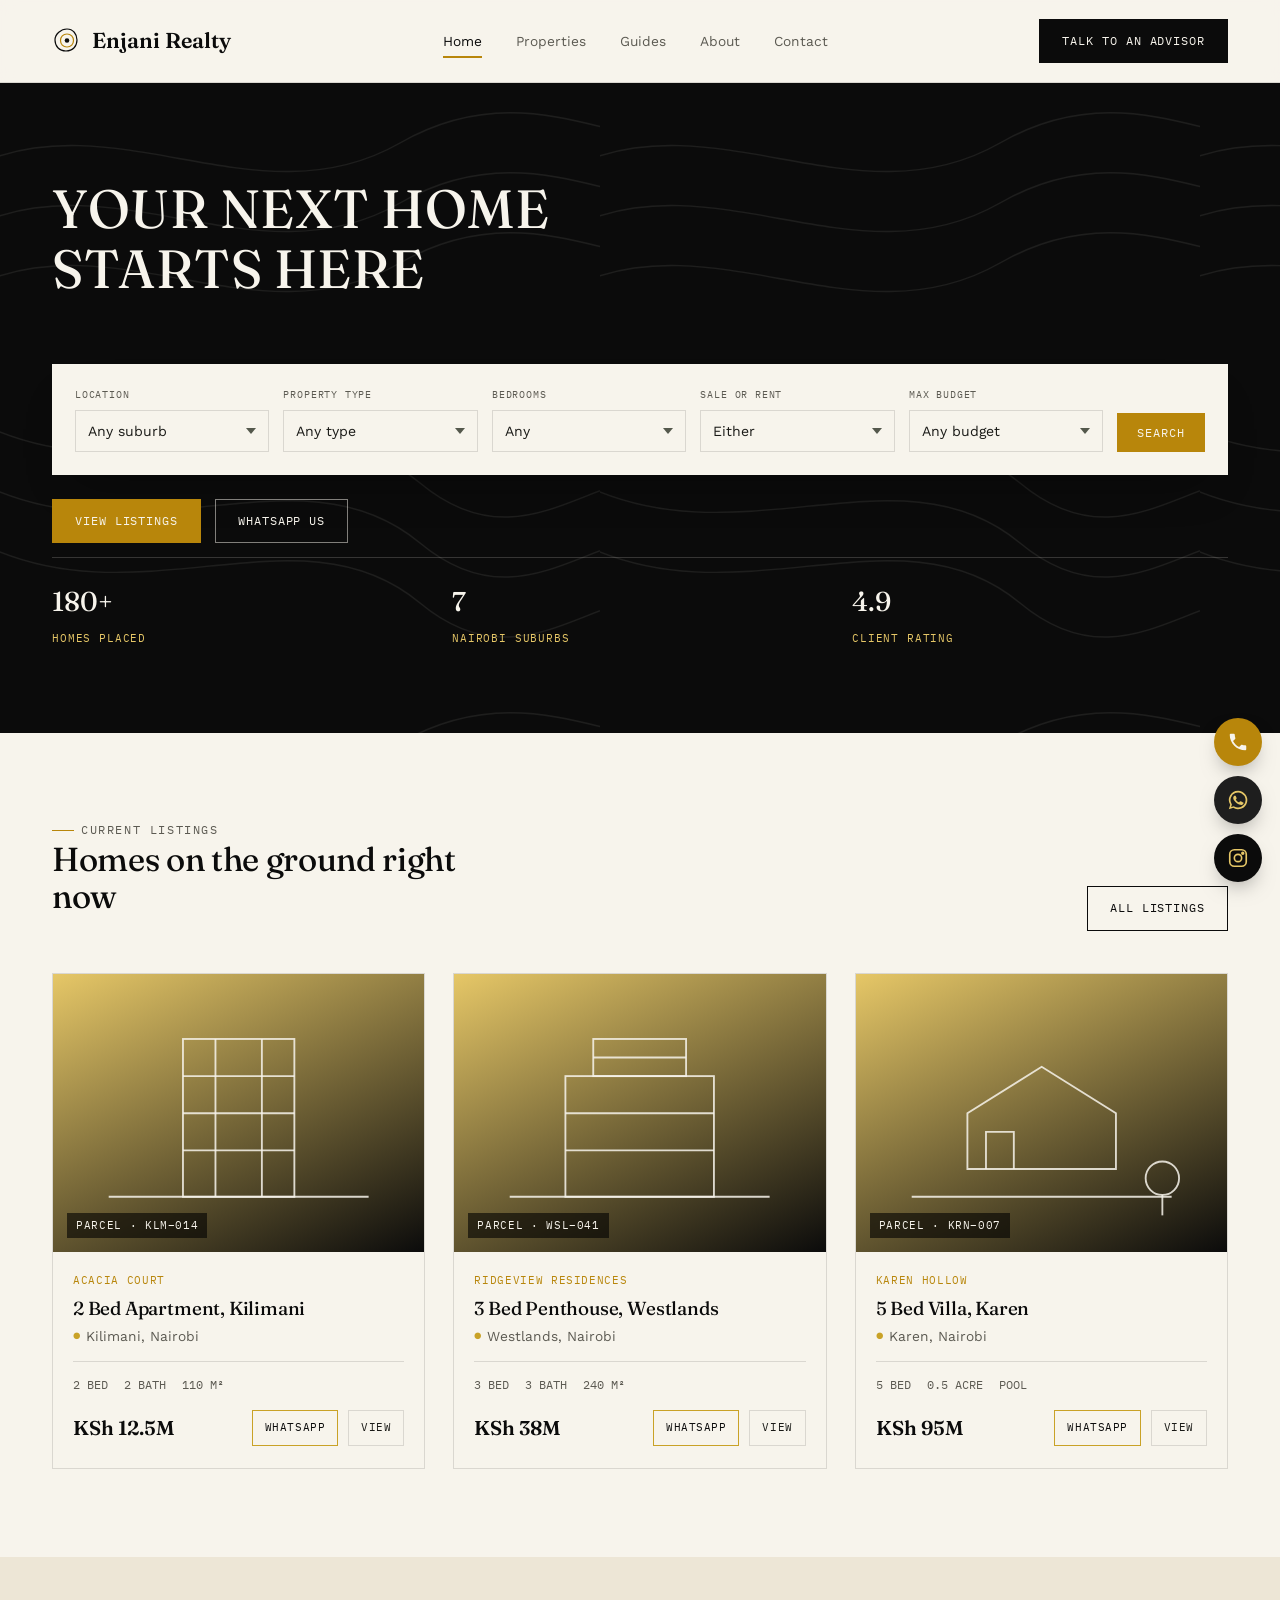
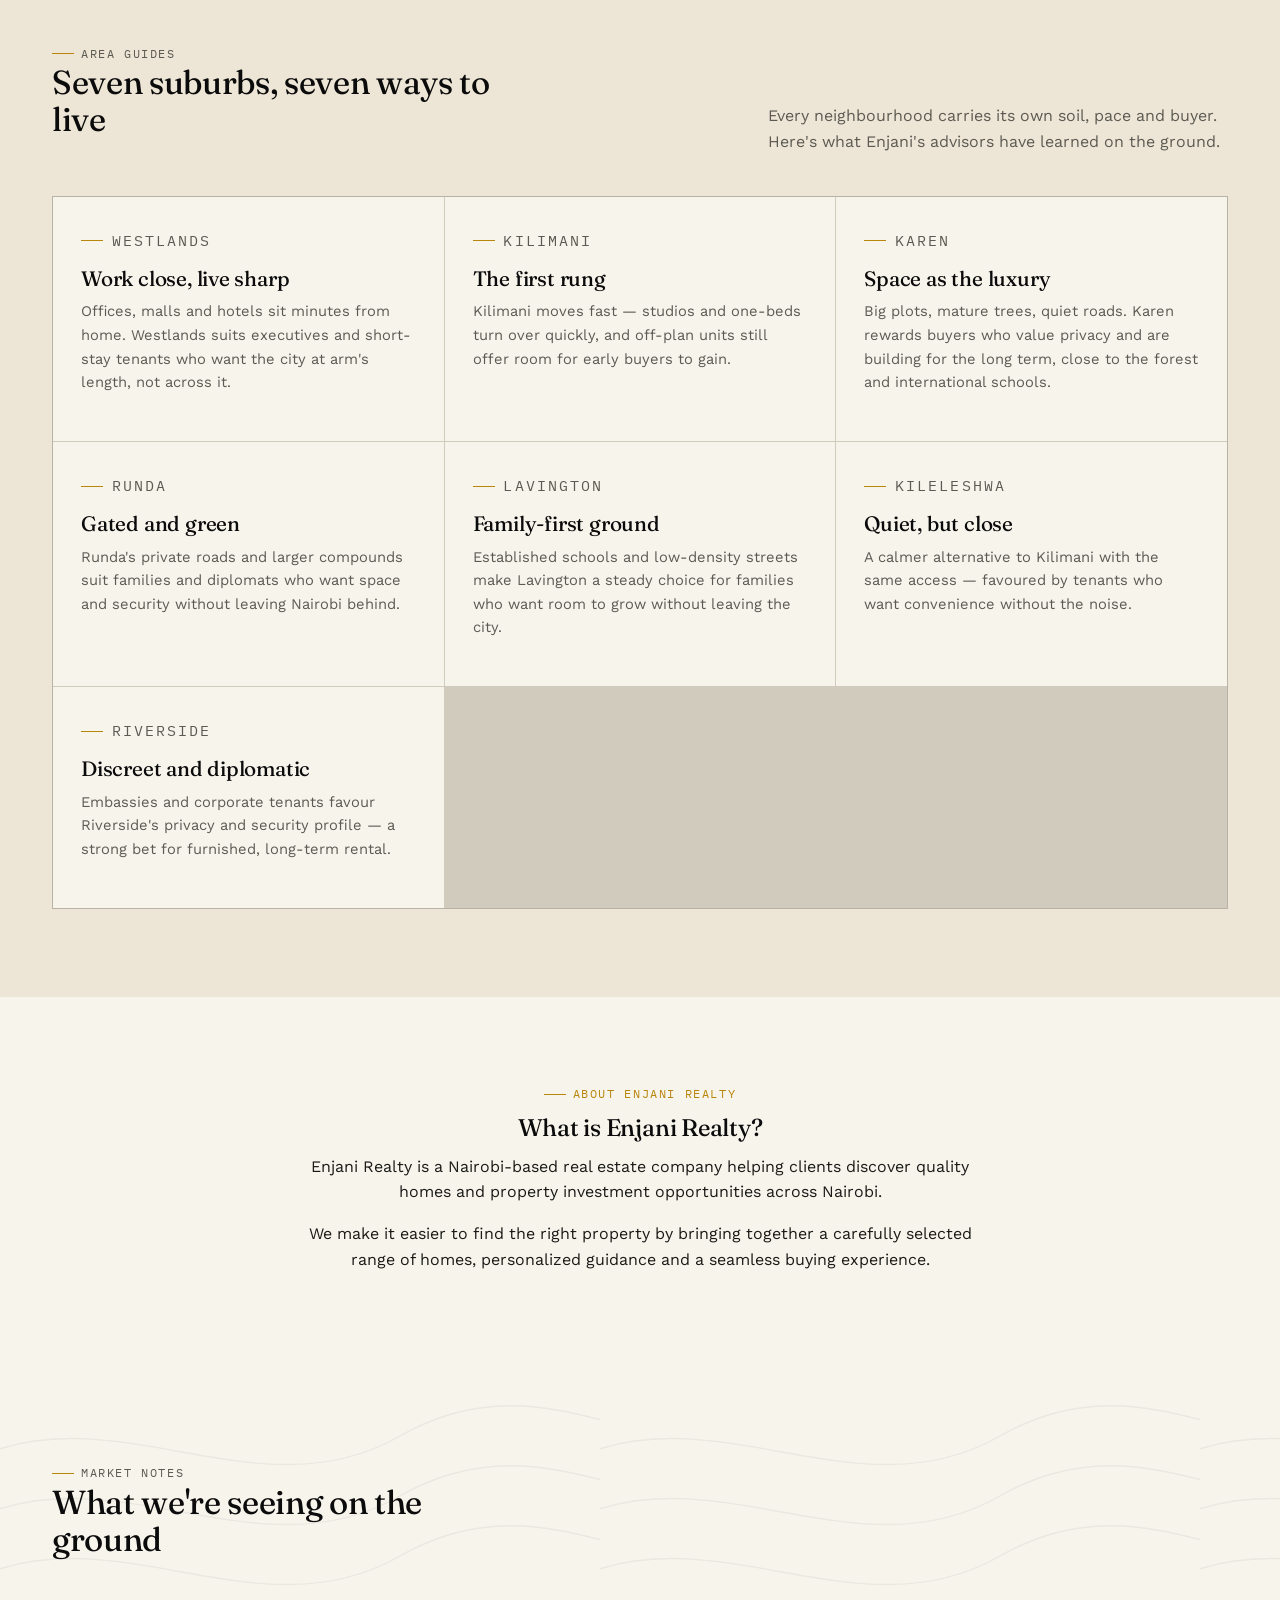
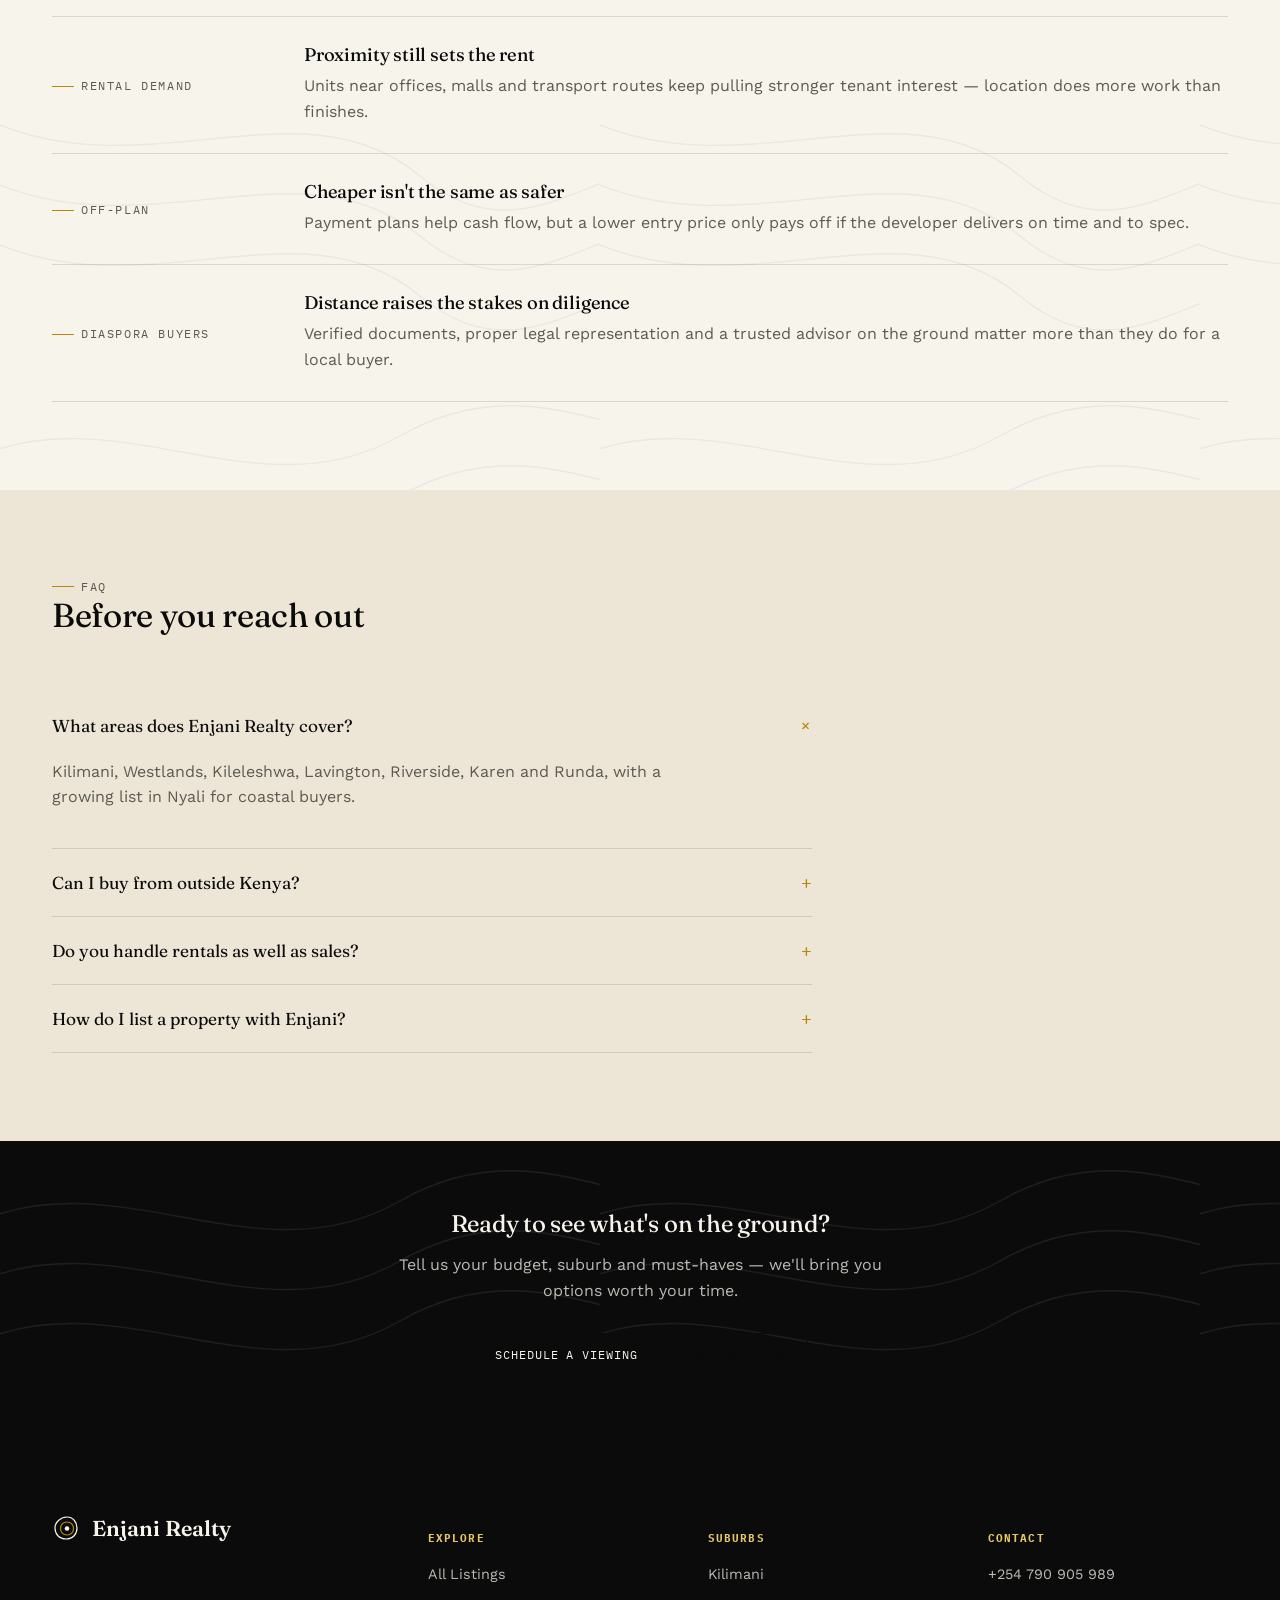
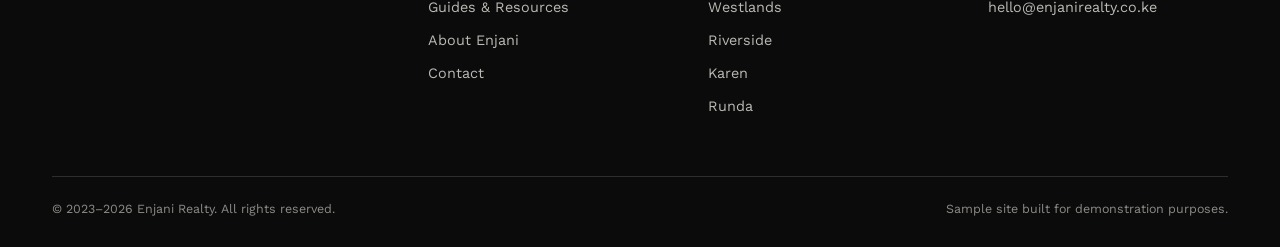
==== commit 5b100456: "Add files via upload" ====
--- a/index.html
+++ b/index.html
@@ -3,8 +3,8 @@
 <head>
 <meta charset="UTF-8">
 <meta name="viewport" content="width=device-width, initial-scale=1">
-<title>Enjani Realty — Nairobi Property, Rooted in Place</title>
-<meta name="description" content="Enjani Realty finds and lists premium homes across Nairobi — Kilimani, Westlands, Karen, Runda, Lavington and Kileleshwa — for buyers, tenants and investors.">
+<title>Enjani Realty — Nairobi Property</title>
+<meta name="description" content="Enjani Realty finds and lists premium homes across Nairobi — Kilimani, Westlands, Riverside, Lavington, Kileleshwa, Runda and Karen — for buyers, tenants and investors.">
 <link rel="preconnect" href="https://fonts.googleapis.com">
 <link rel="preconnect" href="https://fonts.gstatic.com" crossorigin>
 <link rel="stylesheet" href="https://fonts.googleapis.com/css2?family=Fraunces:ital,opsz,wght@0,9..144,300;0,9..144,450;0,9..144,600;1,9..144,450&family=Work+Sans:wght@300;400;500;600&family=IBM+Plex+Mono:wght@400;500&display=swap">
@@ -20,7 +20,7 @@
         <path d="M15 8c4 0 6.5 3 6.5 6.5S19 21 15 21s-6.5-3-6.5-6.5S11 8 15 8z" stroke="#B8860B" stroke-width="1.2"/>
         <circle cx="15" cy="14.5" r="2.3" fill="#0B0B0B"/>
       </svg>
-      <span>Enjani Realty<span class="sub">Selling homes in Nairobi, Kenya</span></span>
+      <span>Enjani Realty</span>
     </a>
     <nav class="primary">
       <a href="index.html" class="active">Home</a>
@@ -39,9 +39,7 @@
 <section class="hero contour-field contour-dark">
   <div class="wrap hero-grid">
     <div>
-      <p class="eyebrow">Nairobi · Est. 2019</p>
       <h1>Your next home starts here</h1>
-      <p class="lede">Enjani Realty finds homes for people who want more than an address — Kilimani, Westlands, Riverside, Lavington, Kileleshwa, Runda and Karen, mapped by an advisor who knows the ground.</p>
     </div>
   </div>
   <div class="wrap">
@@ -262,11 +260,11 @@
 </section>
 
 <section>
-  <div class="wrap" style="max-width:820px; text-align:center;">
+  <div class="wrap" style="max-width:760px; text-align:center;">
     <p class="eyebrow" style="justify-content:center;">About Enjani Realty</p>
     <h2>What is Enjani Realty?</h2>
-    <p style="font-size:1.05rem; color:var(--ink-soft);">Enjani Realty is a Nairobi-based real estate company helping clients discover quality homes and property investment opportunities across Nairobi.</p>
-    <p style="font-size:1.05rem; color:var(--ink-soft);">We make it easier to find the right property by bringing together a carefully selected range of homes, personalized guidance and a seamless buying experience.</p>
+    <p>Enjani Realty is a Nairobi-based real estate company helping clients discover quality homes and property investment opportunities across Nairobi.</p>
+    <p>We make it easier to find the right property by bringing together a carefully selected range of homes, personalized guidance and a seamless buying experience.</p>
   </div>
 </section>
 
@@ -345,9 +343,8 @@
             <path d="M15 8c4 0 6.5 3 6.5 6.5S19 21 15 21s-6.5-3-6.5-6.5S11 8 15 8z" stroke="#B8860B" stroke-width="1.2"/>
             <circle cx="15" cy="14.5" r="2.3" fill="#F7F4EC"/>
           </svg>
-          <span>Enjani Realty<span class="sub">Selling homes in Nairobi, Kenya</span></span>
+          <span>Enjani Realty</span>
         </a>
-        <p class="about-line">Independent property advisory covering Nairobi's prime residential suburbs.</p>
       </div>
       <div>
         <h5>Explore</h5>
@@ -371,20 +368,19 @@
       <div>
         <h5>Contact</h5>
         <ul>
-          <li>Yaya Court, Kilimani, Nairobi</li>
           <li>+254 790 905 989</li>
           <li>hello@enjanirealty.co.ke</li>
         </ul>
       </div>
     </div>
     <div class="footer-bottom">
-      <span>© 2019–2026 Enjani Realty. All rights reserved.</span>
+      <span>© 2023–2026 Enjani Realty. All rights reserved.</span>
       <span>Sample site built for demonstration purposes.</span>
     </div>
   </div>
 </footer>
 
-<div class="contact-stack" id="contact-stack">
+<div class="contact-stack">
   <a class="call" href="tel:+254790905989" aria-label="Call Enjani Realty">
     <svg viewBox="0 0 24 24" fill="currentColor" aria-hidden="true"><path d="M6.6 10.8c1.4 2.8 3.8 5.1 6.6 6.6l2.2-2.2c.3-.3.7-.4 1-.2 1.1.4 2.3.6 3.6.6.6 0 1 .4 1 1V20c0 .6-.4 1-1 1C10.6 21 3 13.4 3 4c0-.6.4-1 1-1h3.5c.6 0 1 .4 1 1 0 1.3.2 2.5.6 3.6.1.4 0 .8-.2 1L6.6 10.8z"/></svg>
   </a>
@@ -394,11 +390,8 @@
   <a class="instagram" href="https://instagram.com/enjani_realty" target="_blank" rel="noopener" aria-label="Enjani Realty on Instagram">
     <svg viewBox="0 0 24 24" fill="none" stroke="currentColor" stroke-width="1.8" aria-hidden="true"><rect x="3" y="3" width="18" height="18" rx="5"/><circle cx="12" cy="12" r="4"/><circle cx="17.2" cy="6.8" r="1"/></svg>
   </a>
-  <button class="toggle" aria-label="Contact options" aria-expanded="false">
-    <svg class="icon-open" viewBox="0 0 24 24" fill="none" stroke="currentColor" stroke-width="2" aria-hidden="true"><line x1="12" y1="5" x2="12" y2="19"/><line x1="5" y1="12" x2="19" y2="12"/></svg>
-    <svg class="icon-close" viewBox="0 0 24 24" fill="none" stroke="currentColor" stroke-width="2" aria-hidden="true"><line x1="6" y1="6" x2="18" y2="18"/><line x1="6" y1="18" x2="18" y2="6"/></svg>
-  </button>
 </div>
+
 <script src="js/script.js"></script>
 </body>
 </html>
--- a/css/style.css
+++ b/css/style.css
@@ -1,14 +1,8 @@
 /* ===========================================================
-   ENJANI REALTY — design tokens
-   Palette: forest / moss / sand / clay / bronze / ink
+   ENJANI REALTY — design tokens (black & gold)
    Type: Fraunces (display) · Work Sans (body) · IBM Plex Mono (data)
    Signature: topographic contour-line motif (land-survey references)
    =========================================================== */
-
-/* Fonts are loaded via preconnected <link> tags in each page's <head>, not @import —
-   @import blocks the CSS parser and forces a serial fetch waterfall; a direct <link>
-   lets the browser fetch fonts in parallel with this stylesheet. Meaningfully faster
-   on mobile / slower connections. */
 
 :root{
   --forest:#1A1A1A;
@@ -91,11 +85,9 @@
   background-image:url("data:image/svg+xml,%3Csvg xmlns='http://www.w3.org/2000/svg' width='600' height='600' viewBox='0 0 600 600'%3E%3Cg fill='none' stroke='%23F7F4EC' stroke-opacity='0.08' stroke-width='1.4'%3E%3Cpath d='M-20 80 C 120 20, 260 140, 400 60 S 640 90, 700 40'/%3E%3Cpath d='M-20 140 C 120 80, 260 200, 400 120 S 640 150, 700 100'/%3E%3Cpath d='M-20 200 C 120 140, 260 260, 400 180 S 640 210, 700 160'/%3E%3Cpath d='M-20 340 C 140 420, 300 300, 420 400 S 620 340, 700 420'/%3E%3Cpath d='M-20 400 C 140 480, 300 360, 420 460 S 620 400, 700 480'/%3E%3Cpath d='M-20 460 C 140 540, 300 420, 420 520 S 620 460, 700 540'/%3E%3C/g%3E%3C/svg%3E");
 }
 
-/* property card "photo" placeholder — contour + parcel silhouette, used
-   in place of stock photography across the demo site */
 .plot-art{
   aspect-ratio:4/3;
-  background:linear-gradient(155deg, var(--moss) 0%, var(--forest-deep) 100%);
+  background:linear-gradient(155deg, var(--moss-light) 0%, var(--forest-deep) 100%);
   position:relative;
   overflow:hidden;
 }
@@ -211,8 +203,10 @@
 }
 .hero h1{
   color:var(--cream);
-  font-size:clamp(2.4rem, 4.6vw, 4.1rem);
-  max-width:14ch;
+  font-size:clamp(2.2rem, 4.2vw, 3.8rem);
+  max-width:16ch;
+  text-transform:uppercase;
+  letter-spacing:.01em;
 }
 .hero h1 em{font-style:italic; color:var(--moss-light);}
 .hero p.lede{
@@ -467,7 +461,7 @@
   .hero-search button{grid-column:1 / -1;}
 }
 @media (max-width:640px){
-  .hero-search{padding:16px 70px 20px 16px;}
+  .hero-search{padding:16px 82px 16px 16px;}
   .hero-search form{grid-template-columns:1fr;}
 }
 
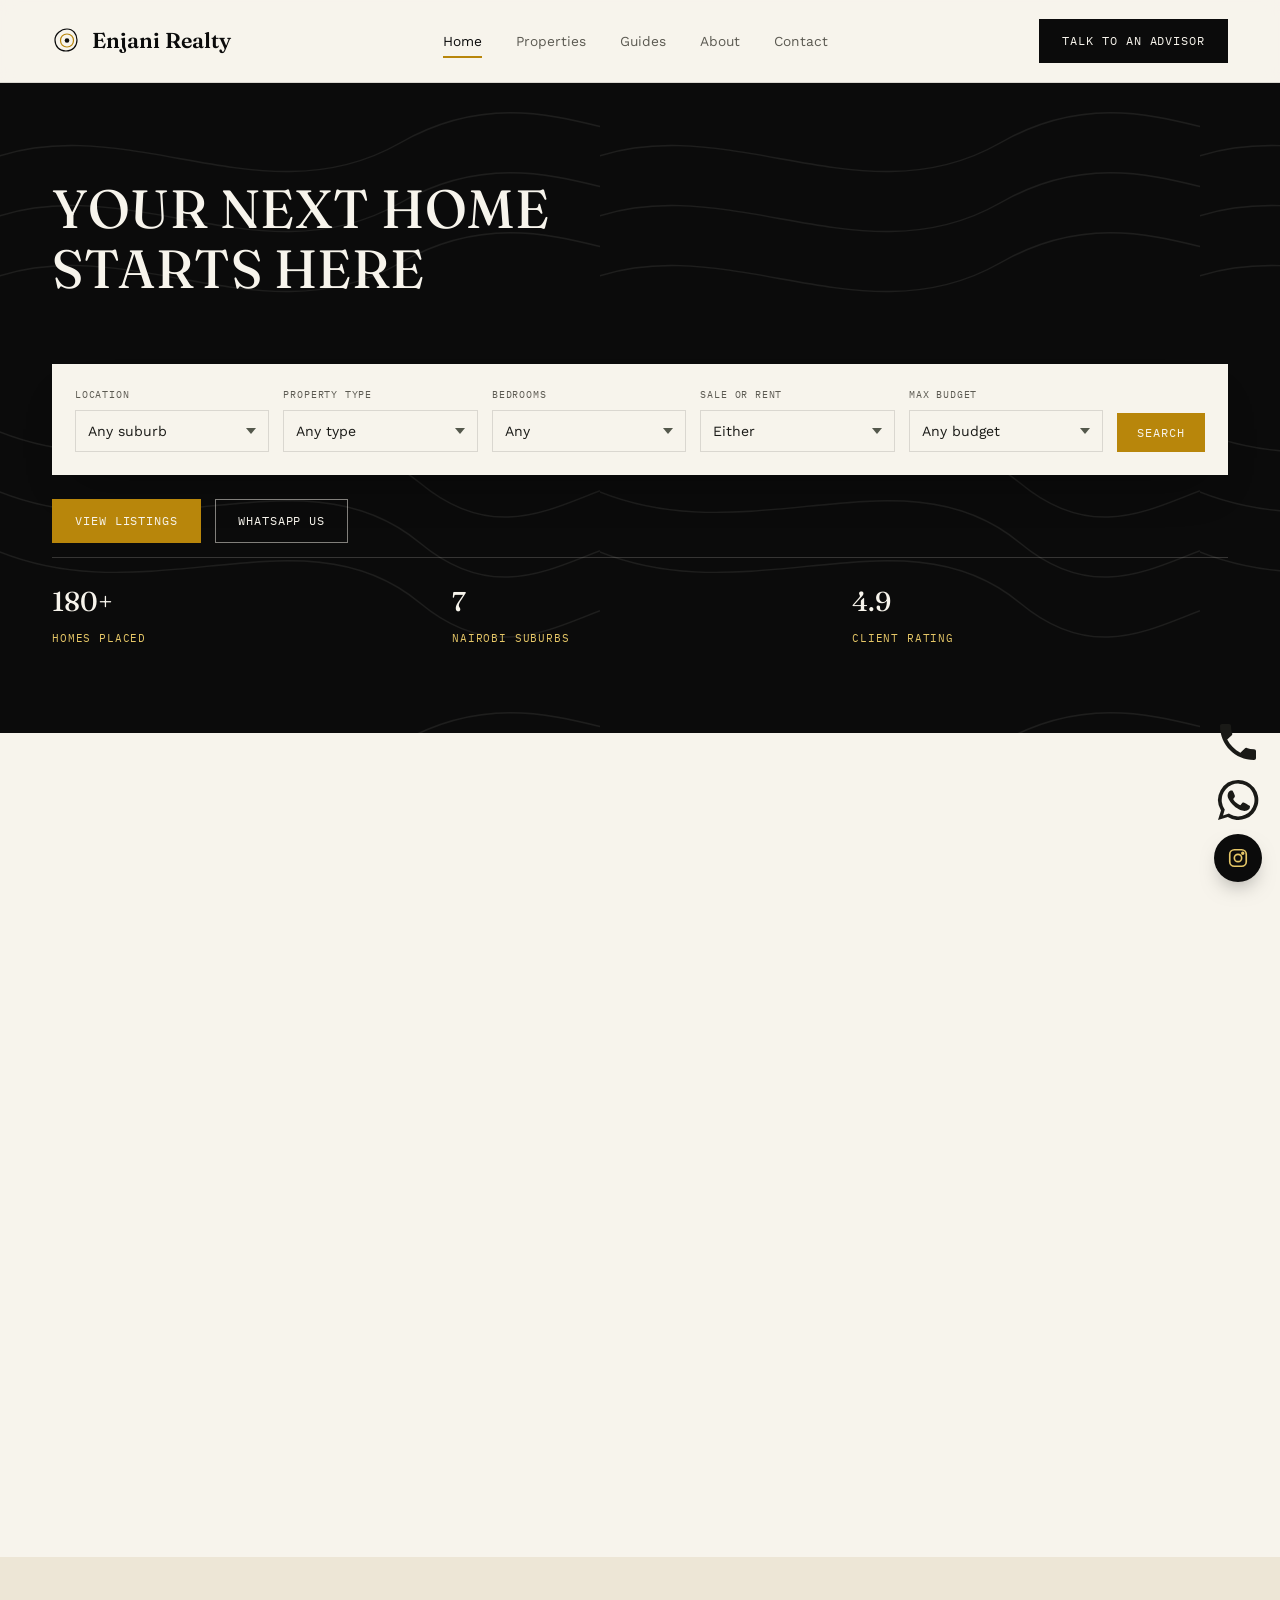
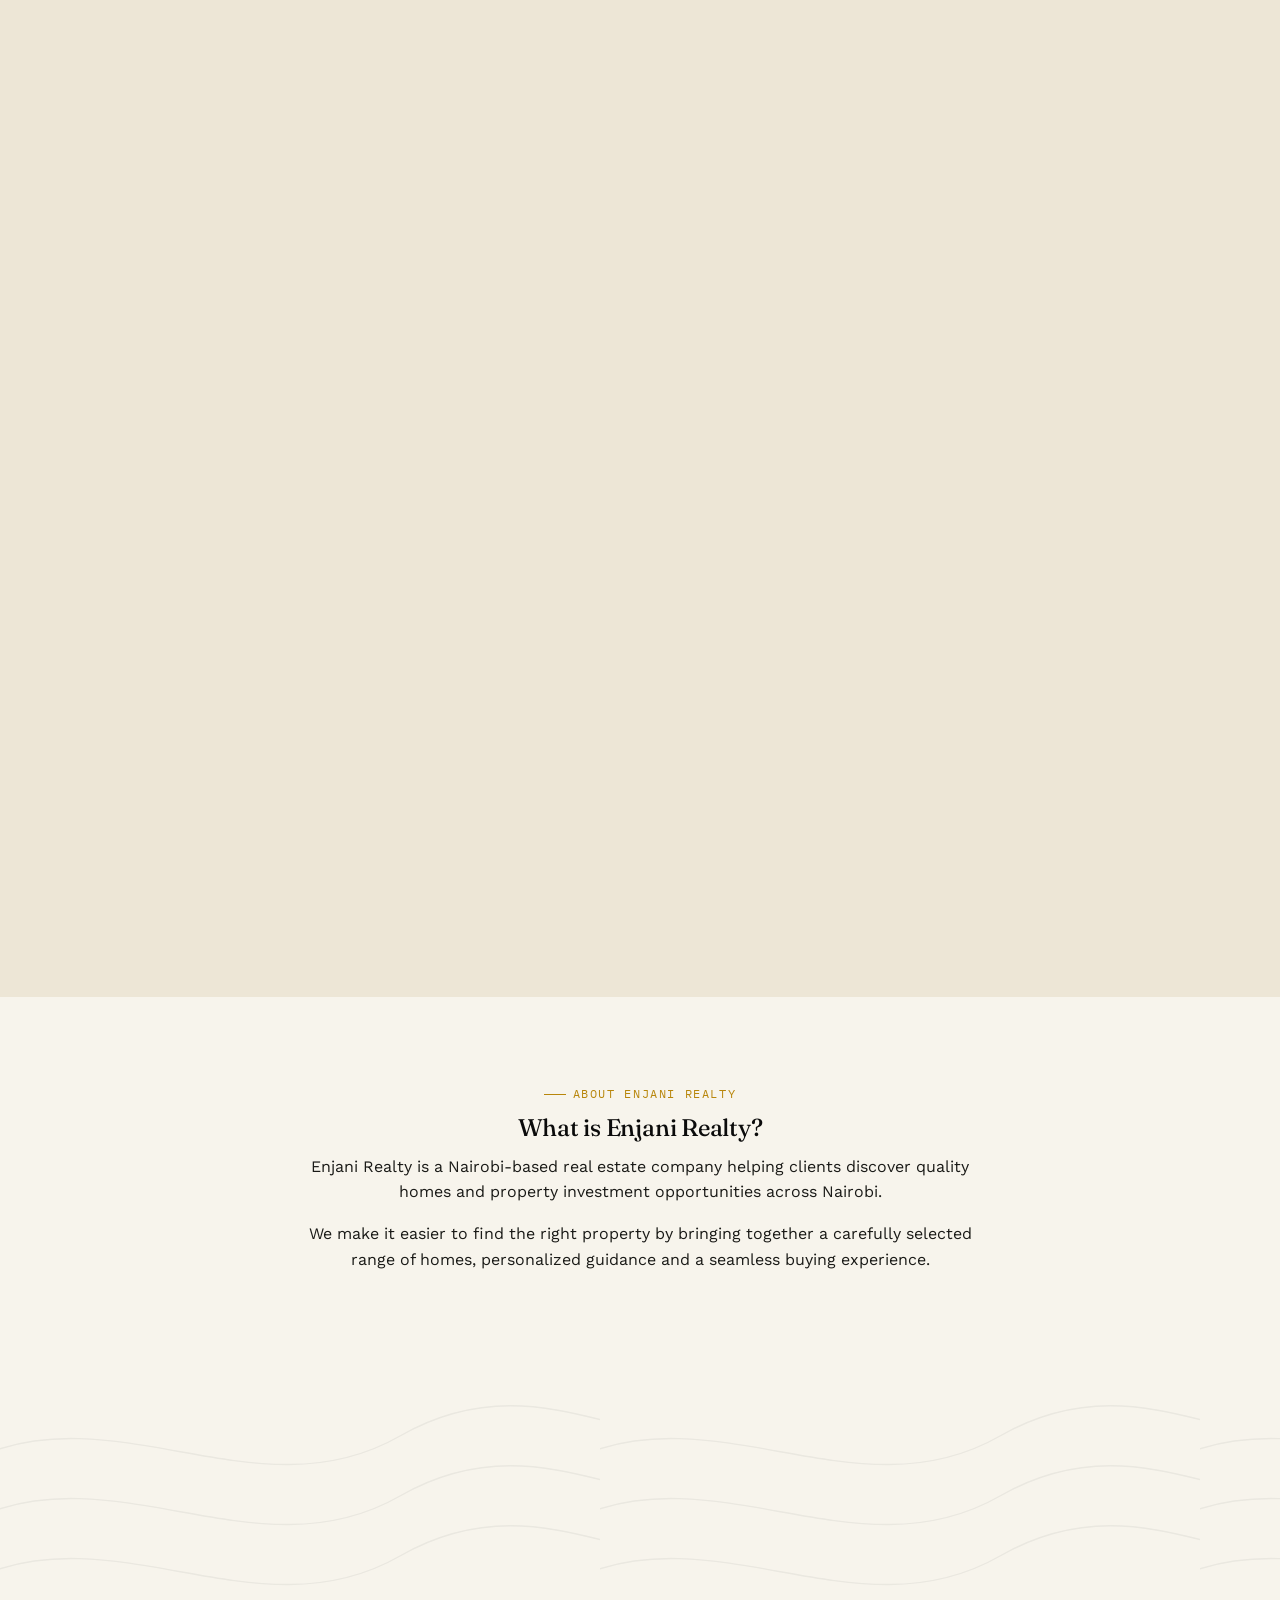
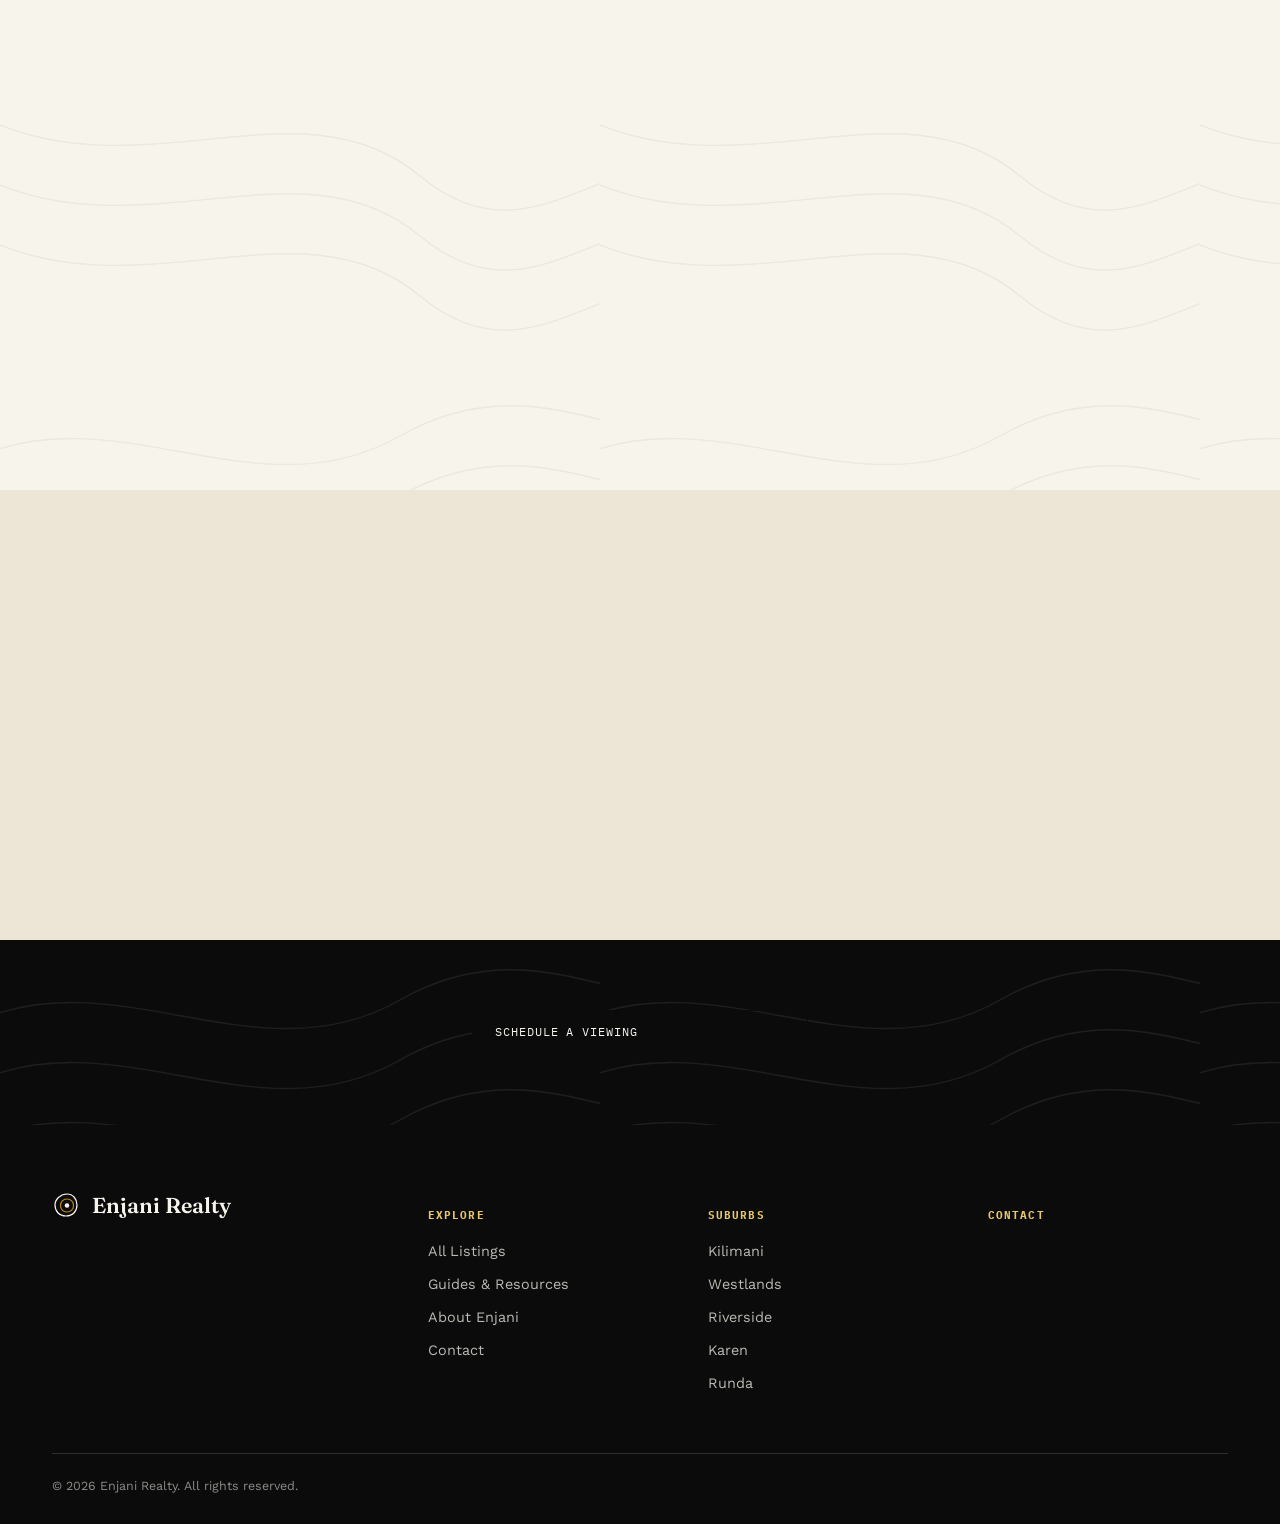
==== commit a3755d0d: "Update index.html" ====
--- a/index.html
+++ b/index.html
@@ -307,16 +307,10 @@
         <div class="faq-a"><p>Kilimani, Westlands, Kileleshwa, Lavington, Riverside, Karen and Runda, with a growing list in Nyali for coastal buyers.</p></div>
       </div>
       <div class="faq-item">
-        <button class="faq-q">Can I buy from outside Kenya?<span class="plus">+</span></button>
-        <div class="faq-a"><p>Yes. We run virtual viewings, coordinate with your legal representative and keep a clear payment and document trail throughout.</p></div>
       </div>
       <div class="faq-item">
-        <button class="faq-q">Do you handle rentals as well as sales?<span class="plus">+</span></button>
-        <div class="faq-a"><p>Both — long-term rentals, furnished short-stay units, and sales across apartments, townhouses and villas.</p></div>
       </div>
       <div class="faq-item">
-        <button class="faq-q">How do I list a property with Enjani?<span class="plus">+</span></button>
-        <div class="faq-a"><p>Message us on WhatsApp or use the contact form — an advisor will scope your property and walk you through pricing and timeline.</p></div>
       </div>
     </div>
   </div>
@@ -324,8 +318,7 @@
 
 <section class="cta-banner contour-field contour-dark">
   <div class="wrap">
-    <h2>Ready to see what's on the ground?</h2>
-    <p>Tell us your budget, suburb and must-haves — we'll bring you options worth your time.</p>
+  
     <div class="actions">
       <a class="btn solid" href="contact.html">Schedule a Viewing</a>
       <a class="btn" href="https://wa.me/254790905989" target="_blank" rel="noopener">WhatsApp Us</a>
@@ -367,24 +360,17 @@
       </div>
       <div>
         <h5>Contact</h5>
-        <ul>
-          <li>+254 790 905 989</li>
-          <li>hello@enjanirealty.co.ke</li>
-        </ul>
       </div>
     </div>
     <div class="footer-bottom">
-      <span>© 2023–2026 Enjani Realty. All rights reserved.</span>
-      <span>Sample site built for demonstration purposes.</span>
+      <span>© 2026 Enjani Realty. All rights reserved.</span>
     </div>
   </div>
 </footer>
 
 <div class="contact-stack">
-  <a class="call" href="tel:+254790905989" aria-label="Call Enjani Realty">
     <svg viewBox="0 0 24 24" fill="currentColor" aria-hidden="true"><path d="M6.6 10.8c1.4 2.8 3.8 5.1 6.6 6.6l2.2-2.2c.3-.3.7-.4 1-.2 1.1.4 2.3.6 3.6.6.6 0 1 .4 1 1V20c0 .6-.4 1-1 1C10.6 21 3 13.4 3 4c0-.6.4-1 1-1h3.5c.6 0 1 .4 1 1 0 1.3.2 2.5.6 3.6.1.4 0 .8-.2 1L6.6 10.8z"/></svg>
   </a>
-  <a class="whatsapp" href="https://wa.me/254790905989?text=Hello%20Enjani%20Realty%2C%20I%20have%20a%20question" target="_blank" rel="noopener" aria-label="Chat with us on WhatsApp">
     <svg viewBox="0 0 24 24" fill="currentColor" aria-hidden="true"><path d="M12 2a10 10 0 0 0-8.5 15.2L2 22l4.9-1.5A10 10 0 1 0 12 2zm0 18.2a8.2 8.2 0 0 1-4.2-1.2l-.3-.2-3 .9.9-2.9-.2-.3A8.2 8.2 0 1 1 12 20.2zm4.5-6.1c-.2-.1-1.5-.7-1.7-.8-.2-.1-.4-.1-.6.1-.2.2-.6.8-.8 1-.1.2-.3.2-.5.1-.2-.1-1-.4-1.9-1.2-.7-.6-1.2-1.4-1.3-1.6-.1-.2 0-.4.1-.5.1-.1.2-.3.4-.4.1-.2.2-.3.2-.5.1-.2 0-.3 0-.5s-.6-1.6-.9-2.1c-.2-.5-.5-.4-.6-.4h-.5c-.2 0-.5.1-.7.3-.2.2-.9.9-.9 2.2s1 2.6 1.1 2.7c.1.2 2 3 4.7 4.2.7.3 1.2.5 1.6.6.7.2 1.3.2 1.8.1.5-.1 1.5-.6 1.8-1.2.2-.6.2-1.1.2-1.2-.1-.2-.3-.2-.5-.3z"/></svg>
   </a>
   <a class="instagram" href="https://instagram.com/enjani_realty" target="_blank" rel="noopener" aria-label="Enjani Realty on Instagram">
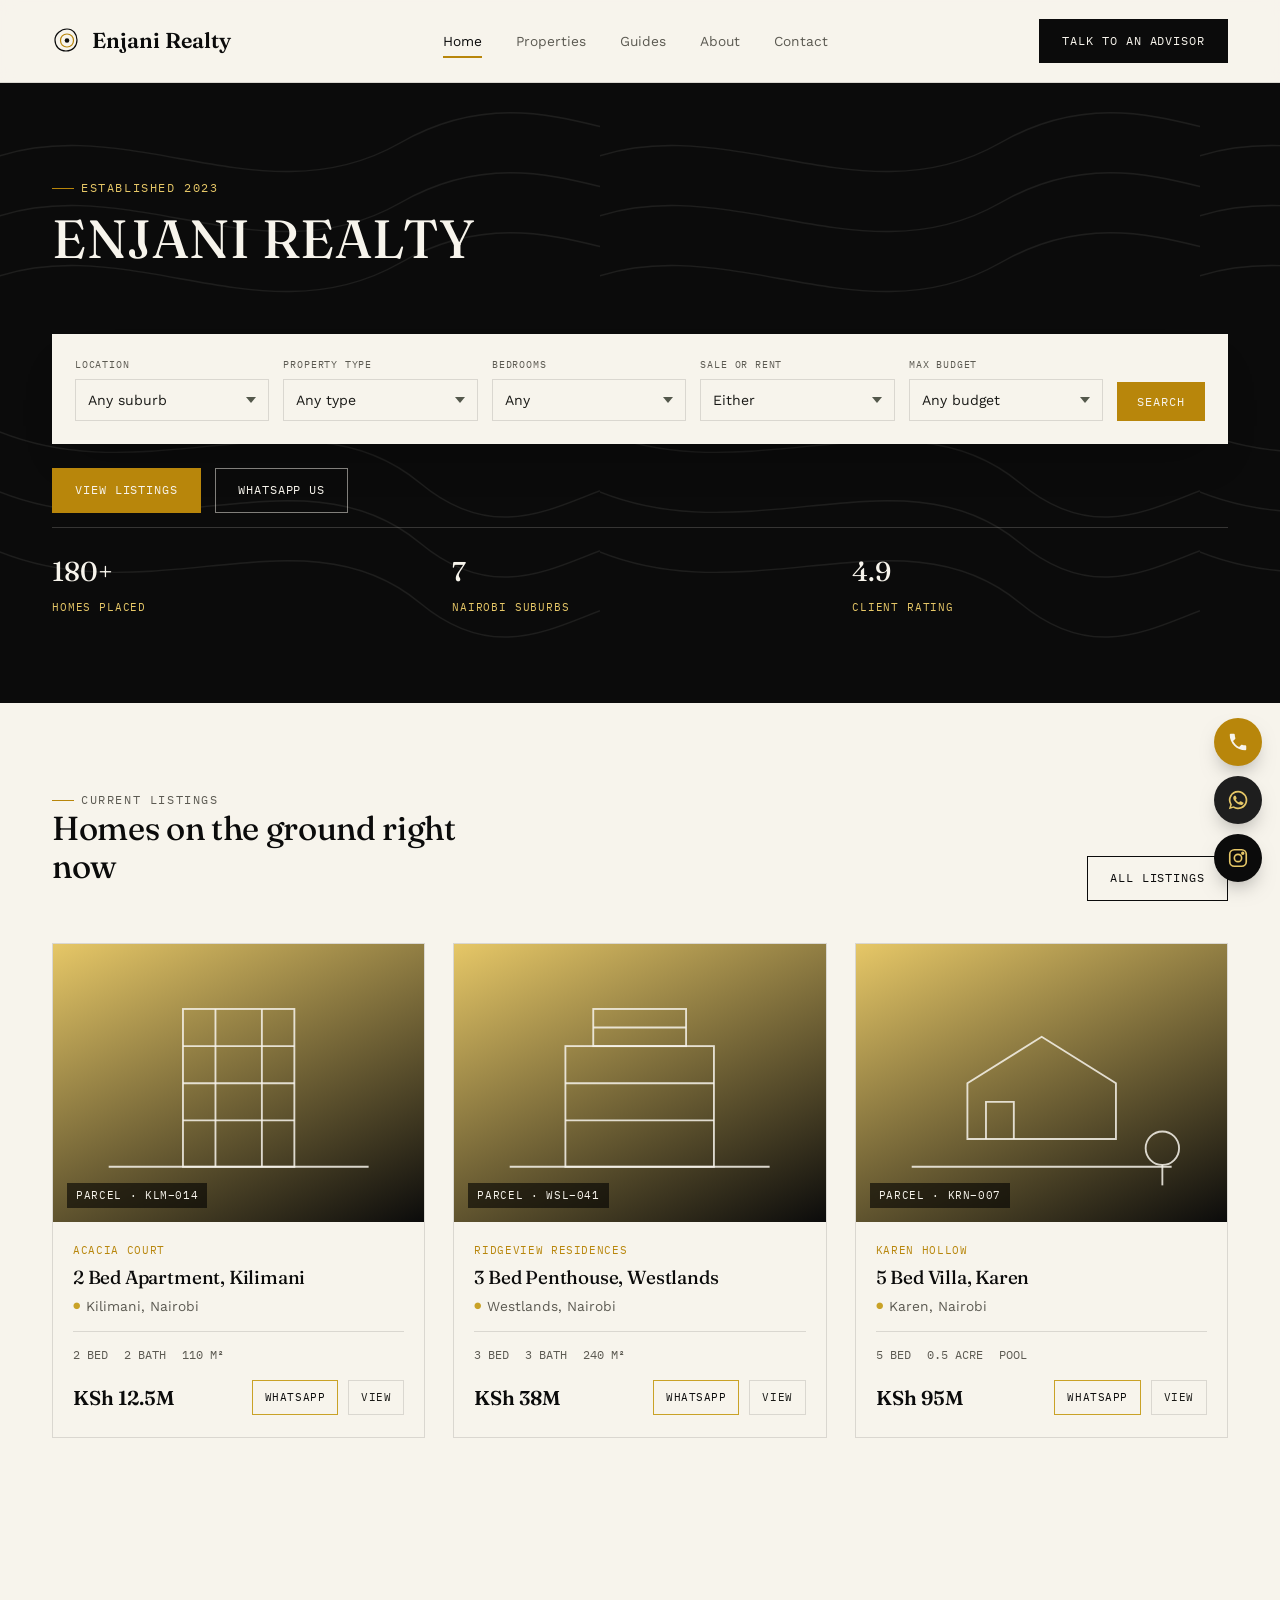
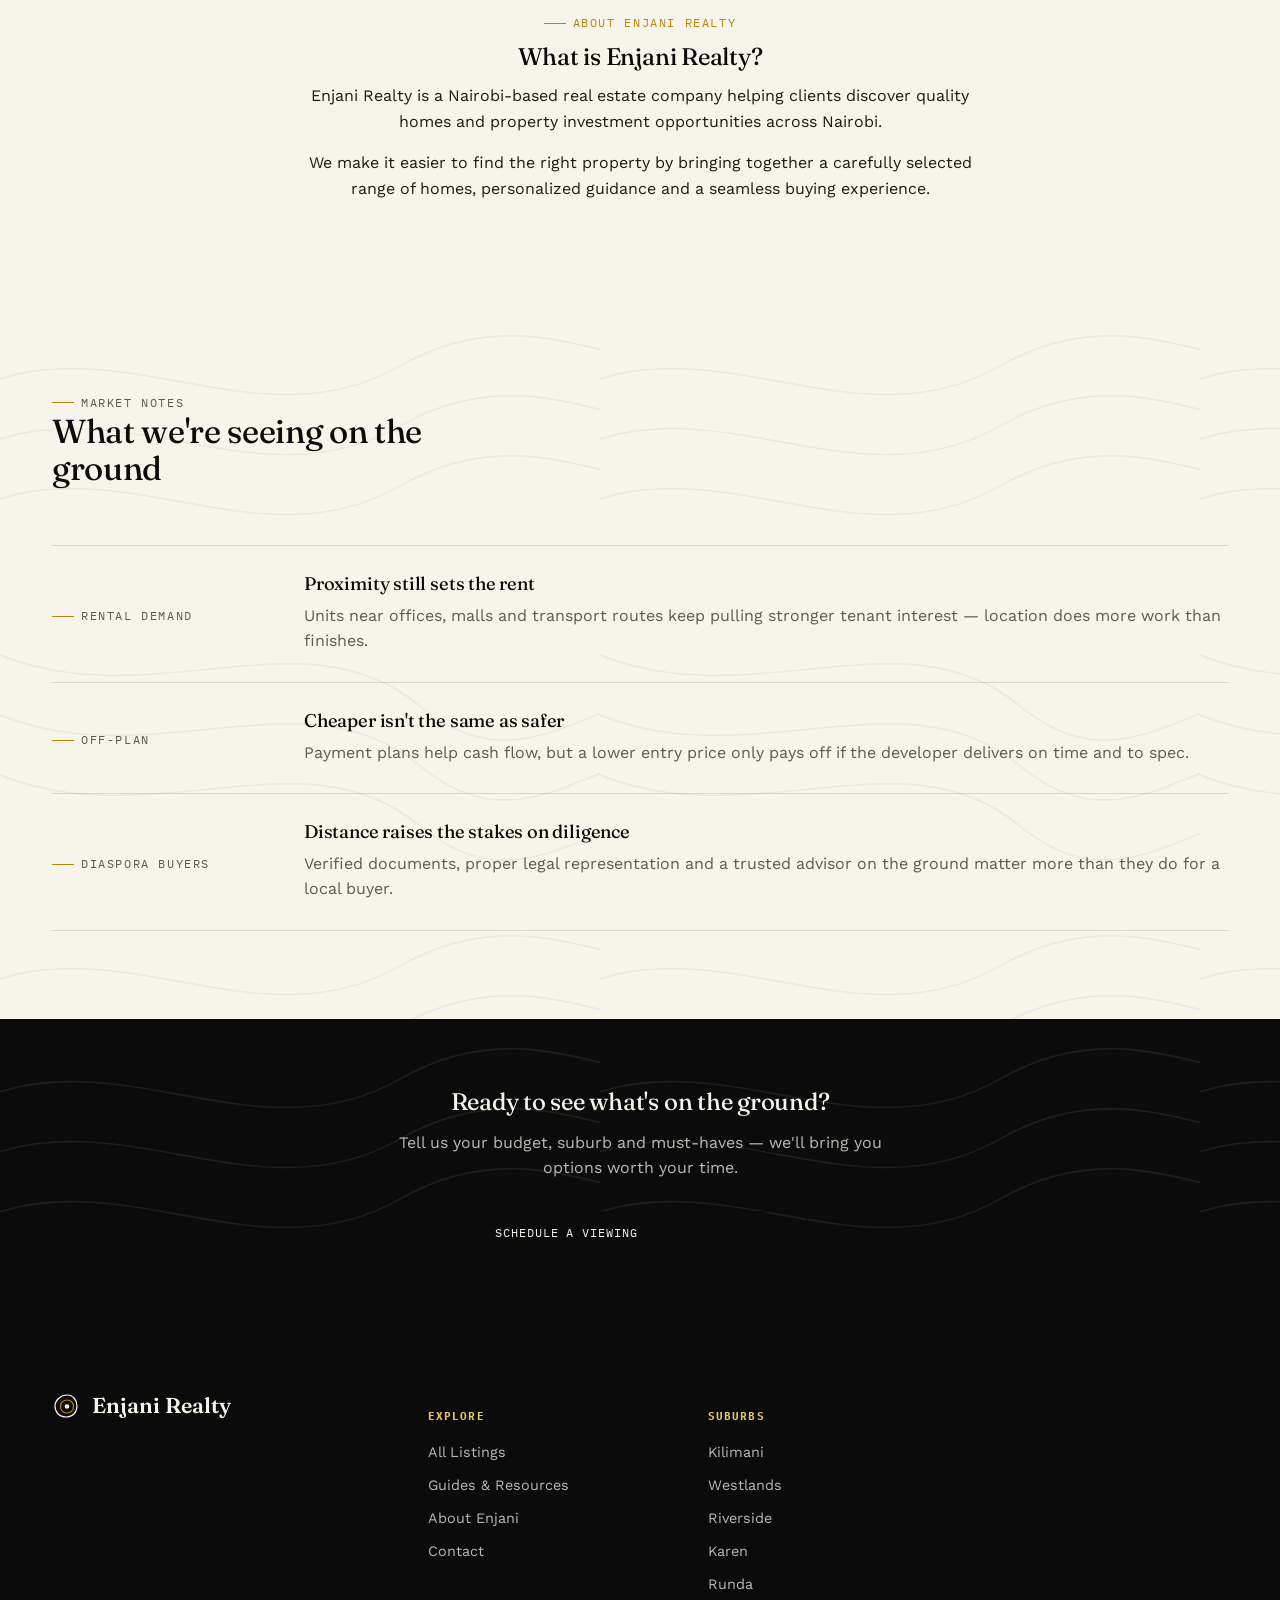
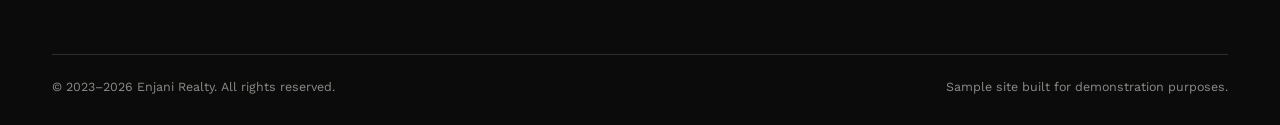
==== commit f9b12304: "Add files via upload" ====
--- a/index.html
+++ b/index.html
@@ -39,7 +39,8 @@
 <section class="hero contour-field contour-dark">
   <div class="wrap hero-grid">
     <div>
-      <h1>Your next home starts here</h1>
+      <p class="eyebrow" style="color:var(--moss-light);">Established 2023</p>
+      <h1>ENJANI REALTY</h1>
     </div>
   </div>
   <div class="wrap">
@@ -210,54 +211,7 @@
   </div>
 </section>
 
-<section class="alt">
-  <div class="wrap">
-    <div class="section-head reveal">
-      <div>
-        <p class="eyebrow">Area Guides</p>
-        <h2>Seven suburbs, seven ways to live</h2>
-      </div>
-      <p>Every neighbourhood carries its own soil, pace and buyer. Here's what Enjani's advisors have learned on the ground.</p>
-    </div>
-    <div class="guide-grid reveal">
-      <div class="guide">
-        <p class="eyebrow">Westlands</p>
-        <h3>Work close, live sharp</h3>
-        <p>Offices, malls and hotels sit minutes from home. Westlands suits executives and short-stay tenants who want the city at arm's length, not across it.</p>
-      </div>
-      <div class="guide">
-        <p class="eyebrow">Kilimani</p>
-        <h3>The first rung</h3>
-        <p>Kilimani moves fast — studios and one-beds turn over quickly, and off-plan units still offer room for early buyers to gain.</p>
-      </div>
-      <div class="guide">
-        <p class="eyebrow">Karen</p>
-        <h3>Space as the luxury</h3>
-        <p>Big plots, mature trees, quiet roads. Karen rewards buyers who value privacy and are building for the long term, close to the forest and international schools.</p>
-      </div>
-      <div class="guide">
-        <p class="eyebrow">Runda</p>
-        <h3>Gated and green</h3>
-        <p>Runda's private roads and larger compounds suit families and diplomats who want space and security without leaving Nairobi behind.</p>
-      </div>
-      <div class="guide">
-        <p class="eyebrow">Lavington</p>
-        <h3>Family-first ground</h3>
-        <p>Established schools and low-density streets make Lavington a steady choice for families who want room to grow without leaving the city.</p>
-      </div>
-      <div class="guide">
-        <p class="eyebrow">Kileleshwa</p>
-        <h3>Quiet, but close</h3>
-        <p>A calmer alternative to Kilimani with the same access — favoured by tenants who want convenience without the noise.</p>
-      </div>
-      <div class="guide">
-        <p class="eyebrow">Riverside</p>
-        <h3>Discreet and diplomatic</h3>
-        <p>Embassies and corporate tenants favour Riverside's privacy and security profile — a strong bet for furnished, long-term rental.</p>
-      </div>
-    </div>
-  </div>
-</section>
+
 
 <section>
   <div class="wrap" style="max-width:760px; text-align:center;">
@@ -293,32 +247,12 @@
   </div>
 </section>
 
-<section class="alt">
-  <div class="wrap">
-    <div class="section-head reveal">
-      <div>
-        <p class="eyebrow">FAQ</p>
-        <h2>Before you reach out</h2>
-      </div>
-    </div>
-    <div class="faq-list reveal" style="max-width:760px;">
-      <div class="faq-item open">
-        <button class="faq-q">What areas does Enjani Realty cover?<span class="plus">+</span></button>
-        <div class="faq-a"><p>Kilimani, Westlands, Kileleshwa, Lavington, Riverside, Karen and Runda, with a growing list in Nyali for coastal buyers.</p></div>
-      </div>
-      <div class="faq-item">
-      </div>
-      <div class="faq-item">
-      </div>
-      <div class="faq-item">
-      </div>
-    </div>
-  </div>
-</section>
+
 
 <section class="cta-banner contour-field contour-dark">
   <div class="wrap">
-  
+    <h2>Ready to see what's on the ground?</h2>
+    <p>Tell us your budget, suburb and must-haves — we'll bring you options worth your time.</p>
     <div class="actions">
       <a class="btn solid" href="contact.html">Schedule a Viewing</a>
       <a class="btn" href="https://wa.me/254790905989" target="_blank" rel="noopener">WhatsApp Us</a>
@@ -358,19 +292,19 @@
           <li><a href="properties.html?location=runda">Runda</a></li>
         </ul>
       </div>
-      <div>
-        <h5>Contact</h5>
-      </div>
     </div>
     <div class="footer-bottom">
-      <span>© 2026 Enjani Realty. All rights reserved.</span>
+      <span>© 2023–2026 Enjani Realty. All rights reserved.</span>
+      <span>Sample site built for demonstration purposes.</span>
     </div>
   </div>
 </footer>
 
 <div class="contact-stack">
+  <a class="call" href="tel:+254790905989" aria-label="Call Enjani Realty">
     <svg viewBox="0 0 24 24" fill="currentColor" aria-hidden="true"><path d="M6.6 10.8c1.4 2.8 3.8 5.1 6.6 6.6l2.2-2.2c.3-.3.7-.4 1-.2 1.1.4 2.3.6 3.6.6.6 0 1 .4 1 1V20c0 .6-.4 1-1 1C10.6 21 3 13.4 3 4c0-.6.4-1 1-1h3.5c.6 0 1 .4 1 1 0 1.3.2 2.5.6 3.6.1.4 0 .8-.2 1L6.6 10.8z"/></svg>
   </a>
+  <a class="whatsapp" href="https://wa.me/254790905989?text=Hello%20Enjani%20Realty%2C%20I%20have%20a%20question" target="_blank" rel="noopener" aria-label="Chat with us on WhatsApp">
     <svg viewBox="0 0 24 24" fill="currentColor" aria-hidden="true"><path d="M12 2a10 10 0 0 0-8.5 15.2L2 22l4.9-1.5A10 10 0 1 0 12 2zm0 18.2a8.2 8.2 0 0 1-4.2-1.2l-.3-.2-3 .9.9-2.9-.2-.3A8.2 8.2 0 1 1 12 20.2zm4.5-6.1c-.2-.1-1.5-.7-1.7-.8-.2-.1-.4-.1-.6.1-.2.2-.6.8-.8 1-.1.2-.3.2-.5.1-.2-.1-1-.4-1.9-1.2-.7-.6-1.2-1.4-1.3-1.6-.1-.2 0-.4.1-.5.1-.1.2-.3.4-.4.1-.2.2-.3.2-.5.1-.2 0-.3 0-.5s-.6-1.6-.9-2.1c-.2-.5-.5-.4-.6-.4h-.5c-.2 0-.5.1-.7.3-.2.2-.9.9-.9 2.2s1 2.6 1.1 2.7c.1.2 2 3 4.7 4.2.7.3 1.2.5 1.6.6.7.2 1.3.2 1.8.1.5-.1 1.5-.6 1.8-1.2.2-.6.2-1.1.2-1.2-.1-.2-.3-.2-.5-.3z"/></svg>
   </a>
   <a class="instagram" href="https://instagram.com/enjani_realty" target="_blank" rel="noopener" aria-label="Enjani Realty on Instagram">
